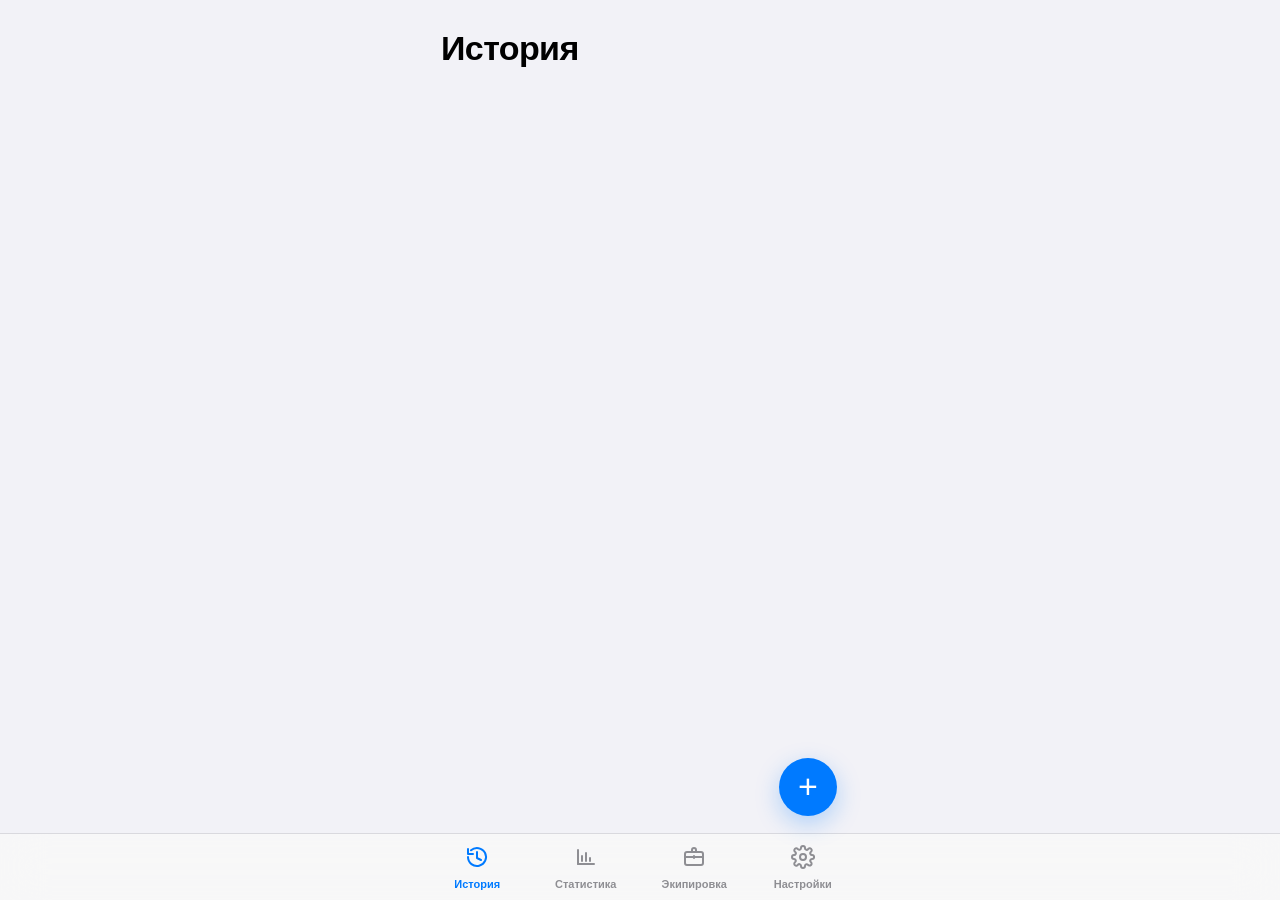
==== dev/index.html @ b95b1e73 "deploy: c6bcd9c050684c3d91bf02a35b28add5ba6e3563" ====
<!doctype html>
<html lang="ru">
<head>
  <meta charset="utf-8" />
  <meta name="viewport" content="width=device-width, initial-scale=1, viewport-fit=cover" />
  <title>Журнал лучника DEV DEV</title>
  <meta name="description" content="PWA-журнал для учета лучных тренировок, сессий, статистики и экипировки." />
  <meta name="theme-color" content="#f2f2f7" media="(prefers-color-scheme: light)" />
  <meta name="theme-color" content="#000000" media="(prefers-color-scheme: dark)" />
  <meta name="color-scheme" content="light dark" />

  <link rel="manifest" href="./manifest.webmanifest" />
  <link rel="icon" href="./icons/icon-32.png" sizes="32x32" />
  <link rel="icon" href="./icons/icon-16.png" sizes="16x16" />
  <link rel="icon" href="./icons/icon.svg" type="image/svg+xml" />
  <link rel="apple-touch-icon" href="./icons/apple-touch-icon.png" />
  <link rel="apple-touch-icon" sizes="180x180" href="./icons/apple-touch-icon.png" />

  <meta name="mobile-web-app-capable" content="yes" />
  <meta name="apple-mobile-web-app-capable" content="yes" />
  <meta name="apple-mobile-web-app-title" content="Archery DEV" />
  <meta name="apple-mobile-web-app-status-bar-style" content="black-translucent" />
  <link rel="stylesheet" href="./css/app.css" />
</head>
<body class="root-mode history-tab">
  <section class="screen active" id="historyScreen">
    <main class="root-app">
      <div class="large-title">История</div>
      <div id="historyList"></div>
    </main>
  </section>

  <section class="screen" id="statsScreen">
    <main class="root-app">
      <div class="large-title">Статистика</div>
      <div class="stats-segmented" id="statsPeriodSeg" aria-label="Период статистики">
        <button class="active" data-period="week">Неделя</button>
        <button data-period="month">Месяц</button>
        <button data-period="quarter">Квартал</button>
        <button data-period="year">Год</button>
      </div>
      <div id="statsContent"></div>
    </main>
  </section>


  <section class="screen" id="equipmentScreen">
    <main class="root-app">
      <div class="equipment-root-nav"><div class="large-title">Экипировка</div><button class="equipment-add-btn" id="equipmentAddBtn" data-eq-action="addEquipmentCurrent" aria-label="Добавить">+</button></div>
      <div id="equipmentContent"></div>
    </main>
  </section>

  <section class="screen" id="rootSettingsScreen">
    <main class="root-app">
      <div class="large-title">Настройки</div>
      <section class="group">
        <div class="setting-row"><span class="setting-label">Тёмная тема</span><div class="switch" id="rootThemeSwitch" role="switch" aria-checked="false"></div></div>
      </section>

      <div class="section-title">Данные</div>
      <section class="group">
        <button class="equipment-delete-row" id="importHistoryButton" type="button" style="color:var(--blue)">Импортировать историю</button>
        <button class="equipment-delete-row" id="exportHistoryButton" type="button" style="color:var(--blue)">Экспортировать историю</button>
        <button class="equipment-delete-row" id="importEquipmentButton" type="button" style="color:var(--blue)">Импортировать экипировку</button>
        <button class="equipment-delete-row" id="exportEquipmentButton" type="button" style="color:var(--blue)">Экспортировать экипировку</button>
        <button class="equipment-delete-row" id="resetAppButton" type="button">Очистить</button>
      </section>

      <input type="file" id="importHistoryInput" accept=".json" style="display:none">
      <input type="file" id="importEquipmentInput" accept=".json" style="display:none">
    </main>
  </section>

  <section class="screen" id="sessionScreen">
<main class="app" id="app">
    <header class="nav">
      <button class="nav-btn" id="backToHistory" aria-label="Назад">‹</button>
      <div><div class="title">Сессия</div><div class="subtitle" id="subtitle"></div></div>
      <button class="nav-btn gear" id="openSettings" aria-label="Настройки"><svg viewBox="0 0 24 24"><circle cx="12" cy="12" r="3"></circle><path d="M19.4 15a1.7 1.7 0 0 0 .3 1.9l.1.1a2 2 0 1 1-2.8 2.8l-.1-.1a1.7 1.7 0 0 0-1.9-.3 1.7 1.7 0 0 0-1 1.6V21a2 2 0 1 1-4 0v-.1a1.7 1.7 0 0 0-1-1.6 1.7 1.7 0 0 0-1.9.3l-.1.1A2 2 0 1 1 4.2 17l.1-.1a1.7 1.7 0 0 0 .3-1.9 1.7 1.7 0 0 0-1.6-1H3a2 2 0 1 1 0-4h.1a1.7 1.7 0 0 0 1.6-1 1.7 1.7 0 0 0-.3-1.9l-.1-.1A2 2 0 1 1 7 4.2l.1.1a1.7 1.7 0 0 0 1.9.3 1.7 1.7 0 0 0 1-1.6V3a2 2 0 1 1 4 0v.1a1.7 1.7 0 0 0 1 1.6 1.7 1.7 0 0 0 1.9-.3l.1-.1A2 2 0 1 1 19.8 7l-.1.1a1.7 1.7 0 0 0-.3 1.9 1.7 1.7 0 0 0 1.6 1h.1a2 2 0 1 1 0 4H21a1.7 1.7 0 0 0-1.6 1z"></path></svg></button>
    </header>

    <section class="summary"><div class="total"><span id="totalScore">0</span><span class="denom" id="totalDenom"> / 600</span></div><div class="meta">Средний: <span id="avgScore">0.0</span> · 10: <span id="allTens">0</span> · 9: <span id="allNines">0</span></div></section>
    <section class="note-card" id="noteCard"><div class="note-row"><div class="note-title">Заметка</div><div class="note-value"><span class="note-preview" id="noteContent"></span><span class="note-chevron">›</span></div></div></section>
    <div id="rounds"></div>
  </main>

  
  </section>

<aside class="assistant" id="assistant" aria-label="Клавиатура результатов"><div class="keyboard">
    <button class="key yellow" data-v="X">X</button><button class="key yellow" data-v="10">10</button><button class="key yellow" data-v="9">9</button><button class="key red" data-v="8">8</button>
    <button class="key red" data-v="7">7</button><button class="key blue" data-v="6">6</button><button class="key blue" data-v="5">5</button><button class="key black" data-v="4">4</button>
    <button class="key black" data-v="3">3</button><button class="key white" data-v="2">2</button><button class="key white" data-v="1">1</button><button class="key white" data-v="M">M</button>
    <button class="key done" data-v="done">Готово</button></div></aside>

  

  <nav class="tabbar" aria-label="Основное меню">
    <div class="tabs">
      <button class="tab active" data-tab="history"><svg viewBox="0 0 24 24"><path d="M3 12a9 9 0 1 0 3-6.7"></path><path d="M3 4v5h5"></path><path d="M12 7v6l4 2"></path></svg><span>История</span></button>
      <button class="tab" data-tab="stats"><svg viewBox="0 0 24 24"><path d="M4 19V5"></path><path d="M4 19h16"></path><path d="M8 16v-5"></path><path d="M12 16V8"></path><path d="M16 16v-3"></path></svg><span>Статистика</span></button>
      <button class="tab" data-tab="equipment"><svg viewBox="0 0 24 24"><path d="M10 6V5a2 2 0 0 1 2-2h0a2 2 0 0 1 2 2v1"></path><path d="M5 7h14a2 2 0 0 1 2 2v9a2 2 0 0 1-2 2H5a2 2 0 0 1-2-2V9a2 2 0 0 1 2-2Z"></path><path d="M3 12h18"></path><path d="M12 11v2"></path></svg><span>Экипировка</span></button>
      <button class="tab" data-tab="settings"><svg viewBox="0 0 24 24"><circle cx="12" cy="12" r="3"></circle><path d="M19.4 15a1.7 1.7 0 0 0 .3 1.9l.1.1a2 2 0 1 1-2.8 2.8l-.1-.1a1.7 1.7 0 0 0-1.9-.3 1.7 1.7 0 0 0-1 1.6V21a2 2 0 1 1-4 0v-.1a1.7 1.7 0 0 0-1-1.6 1.7 1.7 0 0 0-1.9.3l-.1.1A2 2 0 1 1 4.2 17l.1-.1a1.7 1.7 0 0 0 .3-1.9 1.7 1.7 0 0 0-1.6-1H3a2 2 0 1 1 0-4h.1a1.7 1.7 0 0 0 1.6-1 1.7 1.7 0 0 0-.3-1.9l-.1-.1A2 2 0 1 1 7 4.2l.1.1a1.7 1.7 0 0 0 1.9.3 1.7 1.7 0 0 0 1-1.6V3a2 2 0 1 1 4 0v.1a1.7 1.7 0 0 0 1 1.6 1.7 1.7 0 0 0 1.9-.3l.1-.1A2 2 0 1 1 19.8 7l-.1.1a1.7 1.7 0 0 0-.3 1.9 1.7 1.7 0 0 0 1.6 1h.1a2 2 0 1 1 0 4H21a1.7 1.7 0 0 0-1.6 1z"></path></svg><span>Настройки</span></button>
    </div>
  </nav>

  <button class="fab" id="createFab" aria-label="Создать сессию">+</button>


<section class="equipment-screen" id="equipmentDetailScreen" aria-label="Комплект экипировки">
  <div class="settings-nav"><button class="nav-btn" id="closeEquipmentDetail">‹</button><div class="title" id="equipmentDetailNavTitle">Комплект</div><button class="nav-btn" id="equipmentEditBtn" style="font-size:17px;width:auto;padding:0 4px">Править</button></div>
  <div class="equipment-content" id="equipmentDetailContent"></div>
</section>

<section class="settings-screen" id="settingsScreen" aria-label="Настройки тренировки">
    <div class="settings-nav"><button class="nav-btn" id="closeSettings">‹</button><div class="title">Настройки</div><button class="nav-btn" id="saveSettings" style="font-size:17px;width:auto;padding:0 4px">Готово</button></div>
    <div class="settings-content">
      <div class="section-title">Тренировка</div>
      <section class="group">
        <label class="setting-row"><span class="setting-label">Дата</span><input class="date-input" id="dateInput" type="date"></label>
        <label class="setting-row"><span class="setting-label">Место</span><input class="text-input" id="placeInput" type="text" placeholder="Не указано"></label>
        <div class="setting-row"><span class="setting-label">Дистанция</span><div class="segmented" id="distanceSeg"><button data-value="10">10 м</button><button data-value="18">18 м</button></div></div>
        <div class="setting-row with-helper"><span class="setting-label">Выстрелы</span><div class="segmented" id="shotsSeg"><button data-value="30">30</button><button data-value="60">60</button></div><div class="setting-helper" id="shotsWarning" style="display:none"></div></div>
        <div class="setting-row"><span class="setting-label">Соревнование</span><div class="switch" id="competitionSwitch" role="switch" aria-checked="false"></div></div>
        <div class="setting-row"><span class="setting-label">Лук</span><select class="text-input" id="sessionBowSelect"></select></div>
        <div class="setting-row"><span class="setting-label">Стрелы</span><select class="text-input" id="sessionArrowSelect"></select></div>
      </section>
    </div>
  </section>


  <section class="create-screen" id="createScreen" aria-label="Создание сессии">
    <div class="settings-nav"><button class="nav-btn" id="closeCreate">‹</button><div class="title">Новая сессия</div><button class="nav-btn" id="createDoneTop" style="font-size:17px;width:auto;padding:0 4px">Создать</button></div>
    <div class="settings-content">
      <div class="section-title">Параметры</div>
      <section class="group">
        <label class="setting-row"><span class="setting-label">Дата</span><input class="date-input" id="createDateInput" type="date"></label>
        <div class="setting-row"><span class="setting-label">Дистанция</span><div class="segmented" id="createDistanceSeg"><button data-value="10">10 м</button><button data-value="18">18 м</button></div></div>
        <div class="setting-row"><span class="setting-label">Выстрелы</span><div class="segmented" id="createShotsSeg"><button data-value="30">30</button><button data-value="60">60</button></div></div>
        <div class="setting-row"><span class="setting-label">Соревнование</span><div class="switch" id="createCompetitionSwitch" role="switch" aria-checked="false"></div></div>
        <div class="setting-row"><span class="setting-label">Лук</span><select class="text-input" id="createBowSelect"></select></div>
        <div class="setting-row"><span class="setting-label">Стрелы</span><select class="text-input" id="createArrowSelect"></select></div>
        <label class="setting-row"><span class="setting-label">Место</span><input class="text-input" id="createPlaceInput" type="text" placeholder="Не указано"></label>
      </section>
      <button class="primary-btn" id="createSessionBtn">Создать</button>
    </div>
  </section>


  <section class="note-screen" id="noteScreen" aria-label="Заметка к сессии">
    <div class="settings-nav"><button class="nav-btn" id="closeNote">‹</button><div class="title">Заметка</div><button class="nav-btn" id="saveNote" style="font-size:17px;width:auto;padding:0 4px">Готово</button></div>
    <div class="note-editor">
      <textarea class="note-textarea" id="noteInput" placeholder="Введите заметку"></textarea>
    </div>
  </section>


  <section class="note-screen" id="seriesCommentScreen" aria-label="Комментарий к серии">
    <div class="settings-nav"><button class="nav-btn" id="closeSeriesComment">‹</button><div class="title" id="seriesCommentTitle">Комментарий</div><button class="nav-btn" id="saveSeriesComment" style="font-size:17px;width:auto;padding:0 4px">Готово</button></div>
    <div class="note-editor">
      <textarea class="note-textarea" id="seriesCommentInput" placeholder="Добавить комментарий к серии"></textarea>
    </div>
  </section>

<script>
let sessions=[
  {id:'s3',date:'2026-05-05',place:'',distance:18,shots:60,competition:false,bowId:'bow-bumblebee',arrowSetId:'arr-winning-bees',note:'Сегодня лучше получалась вторая половина тренировки. Нужно проверить стойку.',comments:{1:'Вторая стрела ушла вправо — поздний выпуск.'},seed:[[9,8,7],[7,8,8],[8,9,6],[9,7,7],['X',9,8],[8,9,9],[7,8,9],[9,9,8],[8,10,7],[9,8,8],[8,8,9],['X',9,9],[7,9,8],[8,8,8],[9,9,9],[10,8,9],[null,null,null],[null,null,null],[null,null,null],[null,null,null]]},
  {id:'s2',date:'2026-05-03',place:'Зал',distance:18,shots:30,competition:false,bowId:'bow-bumblebee',arrowSetId:'arr-winning-bees',seed:[[9,9,8],[8,8,9],[10,9,8],[7,9,9],[8,10,9],[9,8,8],[9,9,9],[10,8,9],[8,9,8],[null,null,null]]},
  {id:'s1',date:'2026-04-28',place:'',distance:10,shots:30,competition:true,bowId:'bow-bumblebee',arrowSetId:'arr-winning-bees',seed:[[10,9,9],[9,8,9],['X',10,9],[8,8,9],[9,9,8],[10,9,9],[8,9,10],[9,8,8],[10,9,8],[9,9,9]]}
];
let currentSessionId=sessions[0].id;
let session=sessions[0];
let seed=session.seed;
let keyboardVisible=false; let active=null;
let createDraft={distance:18,shots:60,competition:false,place:''};

const scoreVal=v=>v==='M'||v==null?0:(v==='X'?10:Number(v)); const isTen=v=>v==='X'||v===10; const isNine=v=>v===9;
function maxEnds(){return session.shots/3}
function findFirstEmpty(){for(let end=0;end<maxEnds();end++){const shot=seed[end]?.findIndex(v=>v===null);if(shot!==-1)return{end,shot}}return null}
function targetEndForEdit(requestedEnd){
  const requestedDone=seed[requestedEnd]?.every(v=>v!==null);
  if(requestedDone) return requestedEnd;
  const firstEmpty=findFirstEmpty();
  return firstEmpty ? firstEmpty.end : requestedEnd;
}
function firstEmptyShotInEnd(end){
  const firstEmpty=seed[end].findIndex(v=>v===null);
  return firstEmpty===-1 ? 0 : firstEmpty;
}
function targetShotForEnd(end, requestedShot){
  const firstEmpty=seed[end].findIndex(v=>v===null);
  if(firstEmpty===-1) return requestedShot;
  return seed[end][requestedShot]!==null ? requestedShot : firstEmpty;
}
function showKeyboard(){keyboardVisible=true;assistant.classList.remove('hidden')}
function hideKeyboard(){keyboardVisible=false;active=null;assistant.classList.add('hidden');render()}
function activate(end,shot){active={end,shot};showKeyboard();render()}
function ensureSeed(){const ends=maxEnds(); while(seed.length<ends) seed.push([null,null,null]); if(seed.length>ends) seed=seed.slice(0,ends); session.seed=seed}
function shotColor(s){return s==='X'||s===10||s===9?'yellow':s===8||s===7?'red':s===6||s===5?'blue':s===4||s===3?'black':s===2||s===1||s==='M'?'white':''}
function escapeAttr(value){
  return String(value||'')
    .replace(/&/g,'&amp;')
    .replace(/'/g,'&#39;')
    .replace(/"/g,'&quot;')
    .replace(/</g,'&lt;')
    .replace(/>/g,'&gt;');
}
function seriesActionsForEnd(endIndex){
  session.comments=session.comments||{};
  const text=(session.comments[endIndex]||'').trim();
  const isActive=active&&endIndex===active.end;
  const done=seed[endIndex]?.every(v=>v!==null);
  let html='';
  if(text||isActive){
    html+=`<div class="series-comment"><textarea class="series-comment-input" data-comment-input-end="${endIndex}" placeholder="Добавить заметку" rows="1">${escapeAttr(text)}</textarea></div>`;
  }
  if(isActive&&done&&endIndex===lastFilledEndIndex()){
    html+=`<div class="series-clear" data-clear-end="${endIndex}">Очистить серию</div>`;
  }
  return html;
}
function hasVisibleComment(endIndex){
  session.comments=session.comments||{};
  return !!((session.comments[endIndex]||'').trim()) || !!(active&&endIndex===active.end);
}
function row(endIndex){const shots=seed[endIndex]; const sum=shots.reduce((a,b)=>a+scoreVal(b),0); const done=shots.every(v=>v!==null); const hasComment=hasVisibleComment(endIndex)||((active&&endIndex===active.end)&&done); return `<div class="row ${active&&endIndex===active.end?'active':''} ${hasComment?'has-comment':''}" data-end="${endIndex}"><div class="row-label">${endIndex+1}</div><div class="arrows">${shots.map((s,i)=>`<button class="shot ${shotColor(s)} ${s==null?'empty':''} ${active&&active.shot!==null&&endIndex===active.end&&i===active.shot?'active':''}" data-end="${endIndex}" data-shot="${i}">${s??'—'}</button>`).join('')}</div><div class="score ${done?'done':''}">${sum}</div></div>${seriesActionsForEnd(endIndex)}`}
function calc(from,to){let score=0,arrows=0,tens=0,nines=0;for(let i=from;i<to;i++)seed[i].forEach(v=>{score+=scoreVal(v);if(v!==null)arrows++;if(isTen(v))tens++;if(isNine(v))nines++});return{score,arrows,max:(to-from)*30,avg:arrows?(score/arrows).toFixed(1):'0.0',tens,nines}}
function sessionTotal(s){const oldSession=session,oldSeed=seed; session=s; seed=s.seed; ensureSeed(); const c=calc(0,maxEnds()); session=oldSession; seed=oldSeed; return c}
function formatDate(d){return new Date(d+'T12:00:00').toLocaleDateString('ru-RU',{day:'numeric',month:'long',year:'numeric'})}
function formatShortDate(d){return new Date(d+'T12:00:00').toLocaleDateString('ru-RU',{day:'numeric',month:'long'})}

function primaryBowId(){
  return (equipment.bowManualSets||[]).find(x=>x.active)?.id || equipment.bowManualSets?.[0]?.id || '';
}
function primaryArrowId(){
  return (equipment.arrowManualSets||[]).find(x=>x.active)?.id || equipment.arrowManualSets?.[0]?.id || '';
}
function bowName(id){
  return (equipment.bowManualSets||[]).find(x=>x.id===id)?.name || '—';
}
function arrowName(id){
  return (equipment.arrowManualSets||[]).find(x=>x.id===id)?.name || '—';
}
function fillEquipmentSelects(bowSelectId,arrowSelectId,currentBow,currentArrow){
  const bowSelect=document.getElementById(bowSelectId);
  const arrowSelect=document.getElementById(arrowSelectId);
  if(bowSelect){
    bowSelect.innerHTML=(equipment.bowManualSets||[]).map(x=>`<option value="${x.id}" ${x.id===currentBow?'selected':''}>${x.name}</option>`).join('');
  }
  if(arrowSelect){
    arrowSelect.innerHTML=(equipment.arrowManualSets||[]).map(x=>`<option value="${x.id}" ${x.id===currentArrow?'selected':''}>${x.name}</option>`).join('');
  }
}

function pluralSession(n){
  const mod10=n%10, mod100=n%100;
  if(mod10===1 && mod100!==11) return 'сессия';
  if(mod10>=2 && mod10<=4 && (mod100<12 || mod100>14)) return 'сессии';
  return 'сессий';
}
function filledArrowsCount(s=session){
  return (s.seed||[]).reduce((count,end)=>count+end.filter(v=>v!==null).length,0);
}
function canSetShots(nextShots,s=session){
  return filledArrowsCount(s)<=nextShots;
}

function lastFilledEndIndex(){
  let last=-1;
  for(let i=0;i<maxEnds();i++){
    if(seed[i]?.every(v=>v!==null)) last=i;
    else break;
  }
  return last;
}
function clearSeries(end){
  if(end!==lastFilledEndIndex())return;
  seed[end]=[null,null,null];
  session.seed=seed;
  session.comments=session.comments||{};
  delete session.comments[end];
  active={end,shot:0};
  keyboardVisible=true;
  assistant.classList.remove('hidden');
  render();
}


function render(){ensureSeed(); const roundsCount=session.shots===60?2:1; let html=''; for(let r=0;r<roundsCount;r++){const from=r*10,to=from+10,c=calc(from,to),ar=active&&(active.end>=from&&active.end<to); html+=`<div class="section-title">Круг ${r+1}</div><section class="group round ${ar?'active-round':''}">${Array.from({length:10},(_,i)=>row(from+i)).join('')}</section><div class="round-result ${ar?'active-round':''}"><span>Итог круга</span><span><b>${c.score} / 300</b> · ср. <b>${c.avg}</b> · 10: <b>${c.tens}</b> · 9: <b>${c.nines}</b></span></div>`} rounds.innerHTML=html; const all=calc(0,maxEnds()); totalScore.textContent=all.score; totalDenom.textContent=` / ${session.shots*10}`; avgScore.textContent=all.avg; allTens.textContent=all.tens; allNines.textContent=all.nines; subtitle.textContent=`${session.distance} м · 40 см · ${session.shots} стрел${session.competition?' · соревнование':''}${session.place?' · '+session.place:''}${session.bowId?' · '+bowName(session.bowId):''}${session.arrowSetId?' · '+arrowName(session.arrowSetId):''}`;
  const noteEl=document.getElementById('noteContent');
  if(noteEl)noteEl.textContent=session.note&&session.note.trim()
    ? session.note.trim().replace(/\s+/g,' ').slice(0,80)
    : 'Добавить';
  assistant.classList.toggle('hidden',!keyboardVisible);
  


function importSessionsFromJson(data){
  if(!Array.isArray(data.sessions))throw new Error('Некорректный формат файла');

  const importedSessions=data.sessions.map(item=>({
    id:item.id||('s'+Date.now()+Math.random().toString(36).slice(2,6)),
    date:item.date,
    place:item.place||'',
    distance:Number(item.distance||18),
    shots:Number(item.shots||60),
    competition:!!item.competition,
    bowId:item.bowId||'',
    arrowSetId:item.arrowSetId||'',
    note:item.note||'',
    comments:item.comments||{},
    seed:item.seed||[]
  }));

  sessions=[...importedSessions,...sessions];

  renderHistory();
  renderStats();

  alert('Импортировано сессий: '+importedSessions.length);
}

function importEquipmentFromJson(data){
  equipment.bowManualSets=Array.isArray(data.bowManualSets)?data.bowManualSets:[];
  equipment.arrowManualSets=Array.isArray(data.arrowManualSets)?data.arrowManualSets:[];

  renderEquipment();

  alert('Экипировка импортирована');
}

function readJsonFile(file,onLoad){
  if(!file)return;

  const reader=new FileReader();

  reader.onload=e=>{
    try{
      const data=JSON.parse(e.target.result);
      onLoad(data);
    }catch(err){
      alert('Не удалось импортировать файл');
      console.error(err);
    }
  };

  reader.readAsText(file);
}

function exportHistory(){
  const data={sessions:sessions};

  const blob=new Blob(
    [JSON.stringify(data,null,2)],
    {type:'application/json'}
  );

  const url=URL.createObjectURL(blob);

  const a=document.createElement('a');
  a.href=url;
  a.download='archery-history-export.json';

  document.body.appendChild(a);
  a.click();
  a.remove();

  setTimeout(()=>URL.revokeObjectURL(url),1000);
}

function exportEquipment(){
  const data={
    bowManualSets:equipment.bowManualSets||[],
    arrowManualSets:equipment.arrowManualSets||[]
  };

  const blob=new Blob(
    [JSON.stringify(data,null,2)],
    {type:'application/json'}
  );

  const url=URL.createObjectURL(blob);

  const a=document.createElement('a');
  a.href=url;
  a.download='archery-equipment-export.json';

  document.body.appendChild(a);
  a.click();
  a.remove();

  setTimeout(()=>URL.revokeObjectURL(url),1000);
}

document.getElementById('importHistoryButton')?.addEventListener('click',()=>{
  document.getElementById('importHistoryInput')?.click();
});

document.getElementById('importEquipmentButton')?.addEventListener('click',()=>{
  document.getElementById('importEquipmentInput')?.click();
});

document.getElementById('importHistoryInput')?.addEventListener('change',e=>{
  readJsonFile(e.target.files?.[0],importSessionsFromJson);
  e.target.value='';
});

document.getElementById('importEquipmentInput')?.addEventListener('change',e=>{
  readJsonFile(e.target.files?.[0],importEquipmentFromJson);
  e.target.value='';
});

document.getElementById('exportHistoryButton')?.addEventListener('click',exportHistory);
document.getElementById('exportEquipmentButton')?.addEventListener('click',exportEquipment);

function resetAllData(){
  const confirmed=confirm('Все данные приложения будут удалены без возможности восстановления.\n\nНажмите «ОК», чтобы удалить данные, или «Отмена», чтобы отменить действие.');
  if(!confirmed)return;

  sessions=[];

  equipment.arrowManualSets=[];
  equipment.bowManualSets=[];

  currentSessionId=null;
  session=null;
  seed=[];
  active=null;
  keyboardVisible=false;

  closeEquipmentDetail();

  document.getElementById('equipmentDetailScreen')?.classList.remove('open');
  document.getElementById('createScreen')?.classList.remove('open');
  document.getElementById('settingsScreen')?.classList.remove('open');

  showRoot('history');
  renderHistory();
  renderStats();
  renderEquipment();
}

document.getElementById('resetAppButton')?.addEventListener('click',resetAllData);


renderHistory(); renderStats(); renderEquipment(); autosizeAllSeriesComments()}
function moveNext(){if(!active||active.shot===null)return; if(active.shot<2){active.shot+=1;return} const nextEmpty=findFirstEmpty(); active=nextEmpty??null; if(!active)keyboardVisible=false}

function showRoot(tab='history'){hideKeyboardSilent(); document.body.classList.remove('session-mode','history-tab','stats-tab','equipment-tab','settings-tab'); document.body.classList.add('root-mode',tab+'-tab'); document.querySelectorAll('.screen').forEach(s=>s.classList.remove('active')); const screenId=tab==='stats'?'statsScreen':tab==='equipment'?'equipmentScreen':tab==='settings'?'rootSettingsScreen':'historyScreen'; document.getElementById(screenId).classList.add('active'); document.querySelectorAll('.tab').forEach(t=>t.classList.toggle('active',t.dataset.tab===tab)); renderHistory(); renderStats(); renderEquipment(); autosizeAllSeriesComments()}
function openSession(id){const found=sessions.find(s=>s.id===id); if(!found)return; currentSessionId=id; session=found; seed=session.seed; active=findFirstEmpty(); keyboardVisible=!!active; document.body.classList.add('session-mode'); document.body.classList.remove('root-mode'); document.querySelectorAll('.screen').forEach(s=>s.classList.remove('active')); sessionScreen.classList.add('active'); render()}
function hideKeyboardSilent(){keyboardVisible=false;active=null;assistant.classList.add('hidden')}

let editingSeriesCommentEnd=null;
function openSeriesCommentScreen(end){
  editingSeriesCommentEnd=end;
  session.comments=session.comments||{};
  const screen=document.getElementById('seriesCommentScreen');
  const input=document.getElementById('seriesCommentInput');
  const title=document.getElementById('seriesCommentTitle');
  if(!screen||!input)return;
  if(title)title.textContent='Серия '+(end+1);
  input.value=session.comments[end]||'';
  screen.classList.add('open');
  hideKeyboardSilent();
  setTimeout(()=>input.focus(),260);
}
function closeSeriesCommentScreen(){
  const screen=document.getElementById('seriesCommentScreen');
  if(screen)screen.classList.remove('open');
  editingSeriesCommentEnd=null;
}
function saveSeriesCommentValue(){
  if(editingSeriesCommentEnd===null)return closeSeriesCommentScreen();
  session.comments=session.comments||{};
  const input=document.getElementById('seriesCommentInput');
  const text=(input?.value||'').trim();
  if(text)session.comments[editingSeriesCommentEnd]=text;
  else delete session.comments[editingSeriesCommentEnd];
  closeSeriesCommentScreen();
  render();
}
function autosizeSeriesCommentInput(input){
  if(!input)return;
  input.style.height='auto';
  input.style.height=input.scrollHeight+'px';
}
function autosizeAllSeriesComments(){
  document.querySelectorAll('.series-comment-input').forEach(autosizeSeriesCommentInput);
}


function formatMonth(d){const text=new Date(d+'T12:00:00').toLocaleDateString('ru-RU',{month:'long',year:'numeric'});return text.charAt(0).toUpperCase()+text.slice(1)}
function renderHistory(){
  if(!historyList)return;
  sessions.sort((a,b)=>b.date.localeCompare(a.date)||b.id.localeCompare(a.id));
  const groups={};
  sessions.forEach(s=>{const key=s.date.slice(0,7); if(!groups[key]) groups[key]=[]; groups[key].push(s)});
  const competitionIcon='<span class="competition-badge" title="Соревнование"><svg viewBox="0 0 24 24" aria-hidden="true"><path d="M9.4 11.1a4.1 4.1 0 1 0 0-8.2 4.1 4.1 0 0 0 0 8.2Z"></path><path d="M14.2 21H2.8a1.8 1.8 0 0 1-1.7-2.3 8.6 8.6 0 0 1 16.8 0 1.8 1.8 0 0 1-1.7 2.3h-2Z"></path><path d="M17.2 10.7a3.4 3.4 0 1 0-.1-6.8 5.6 5.6 0 0 1 .1 6.8Z" opacity=".82"></path><path d="M18.9 20.9h2.3a1.7 1.7 0 0 0 1.6-2.2 7.1 7.1 0 0 0-6.1-5.2 10 10 0 0 1 2.2 7.4Z" opacity=".82"></path></svg></span>';
  historyList.innerHTML=Object.keys(groups).sort().reverse().map(key=>{
    const monthSessions=groups[key];
    let monthScore=0, monthArrows=0;
    const items=monthSessions.map(s=>{
      const c=sessionTotal(s);
      monthScore+=c.score;
      monthArrows+=c.arrows;
      return `<div class="history-item" data-session-id="${s.id}">
        <div>
          <div class="history-main"><span>${formatShortDate(s.date)} · ${s.distance} м</span>${s.competition?competitionIcon:''}</div>
          <div class="history-meta"><span>Средний: ${c.avg}</span></div>
        </div>
        <div style="display:flex;align-items:center"><div class="history-score">${c.score}<span class="max">/${s.shots*10}</span></div><div class="chevron">›</div></div>
      </div>`
    }).join('');
    const monthAvg=monthArrows?(monthScore/monthArrows).toFixed(1):'0.0';
    return `<div class="history-month">
      <div class="month-title">${formatMonth(monthSessions[0].date)}</div>
      <section class="group">${items}</section>
      <div class="month-result"><span>Итог месяца</span><span><b>${monthSessions.length}</b> ${pluralSession(monthSessions.length)} · ср. <b>${monthAvg}</b></span></div>
    </div>`
  }).join('')
}


let statsPeriod='week';
function dateDaysAgo(days){const d=new Date();d.setHours(12,0,0,0);d.setDate(d.getDate()-days);return d}
function sessionsForStats(){
  const days=statsPeriod==='week'?7:statsPeriod==='month'?31:statsPeriod==='quarter'?92:366;
  const min=dateDaysAgo(days);
  return sessions.filter(s=>new Date(s.date+'T12:00:00')>=min).sort((a,b)=>a.date.localeCompare(b.date)||a.id.localeCompare(b.id));
}
function sessionStats(s){
  const oldSession=session, oldSeed=seed; session=s; seed=s.seed; ensureSeed();
  const total=calc(0,maxEnds());
  const endSums=s.seed.slice(0,s.shots/3).map(end=>end.reduce((a,b)=>a+scoreVal(b),0));
  const doneEnds=s.seed.slice(0,s.shots/3).filter(end=>end.every(v=>v!==null));
  const first=calc(0,Math.min(10,maxEnds()));
  const second=maxEnds()>10?calc(10,Math.min(20,maxEnds())):{score:0,arrows:0,avg:'0.0',tens:0,nines:0};
  session=oldSession; seed=oldSeed;
  return {total,endSums,doneEnds,first,second,avg:+total.avg};
}
function movingAverage(values,windowSize=3){return values.map((_,i)=>{const from=Math.max(0,i-windowSize+1);const part=values.slice(from,i+1);return part.reduce((a,b)=>a+b,0)/part.length})}
function pathFromPoints(points){
  if(!points.length)return '';
  if(points.length===1)return `M ${points[0].x} ${points[0].y}`;
  let d=`M ${points[0].x} ${points[0].y}`;
  for(let i=1;i<points.length;i++){
    const p0=points[i-1],p1=points[i];
    const mx=(p0.x+p1.x)/2;
    d+=` C ${mx} ${p0.y}, ${mx} ${p1.y}, ${p1.x} ${p1.y}`;
  }
  return d;
}
function startOfWeek(date){
  const d=new Date(date); d.setHours(12,0,0,0);
  const day=d.getDay()||7;
  d.setDate(d.getDate()-day+1);
  return d;
}
function monthKey(date){return date.toISOString().slice(0,7)}
function shortMonthName(date){return date.toLocaleDateString('ru-RU',{month:'short'}).replace('.', '')}
function formatAxisDate(dateString, includeYear=false){
  const d=new Date(dateString+'T12:00:00');
  return includeYear
    ? d.toLocaleDateString('ru-RU',{day:'2-digit',month:'2-digit',year:'2-digit'})
    : d.toLocaleDateString('ru-RU',{day:'numeric',month:'short'}).replace('.', '');
}
function formatWeekRangeLabel(startDate){
  const end=new Date(startDate); end.setDate(end.getDate()+6);
  const sameMonth=startDate.getMonth()===end.getMonth();
  if(sameMonth)return `${startDate.getDate()}–${end.getDate()} ${shortMonthName(end)}`;
  return `${startDate.getDate()} ${shortMonthName(startDate)}–${end.getDate()} ${shortMonthName(end)}`;
}
function buildStatsPoints(items){
  if(statsPeriod==='quarter'){
    const groups={};
    items.forEach(it=>{
      const d=startOfWeek(new Date(it.session.date+'T12:00:00'));
      const key=d.toISOString().slice(0,10);
      if(!groups[key])groups[key]={label:formatWeekRangeLabel(d),score:0,arrows:0,count:0,items:[]};
      groups[key].score+=it.stats.total.score;
      groups[key].arrows+=it.stats.total.arrows;
      groups[key].count+=1;
      groups[key].items.push(it);
    });
    return Object.keys(groups).sort().map(key=>({key,label:groups[key].label,avg:groups[key].arrows?groups[key].score/groups[key].arrows:0,count:groups[key].count,items:groups[key].items,kind:'week'}));
  }
  if(statsPeriod==='year'){
    const groups={};
    items.forEach(it=>{
      const d=new Date(it.session.date+'T12:00:00');
      const key=monthKey(d);
      if(!groups[key])groups[key]={label:shortMonthName(d),score:0,arrows:0,count:0,items:[]};
      groups[key].score+=it.stats.total.score;
      groups[key].arrows+=it.stats.total.arrows;
      groups[key].count+=1;
      groups[key].items.push(it);
    });
    return Object.keys(groups).sort().map(key=>({key,label:groups[key].label,avg:groups[key].arrows?groups[key].score/groups[key].arrows:0,count:groups[key].count,items:groups[key].items,kind:'month'}));
  }
  const hasSeveralYears=items.some((it,_,arr)=>it.session.date.slice(0,4)!==arr[0].session.date.slice(0,4));
  return items.map(it=>({key:it.session.id,label:formatAxisDate(it.session.date,hasSeveralYears),avg:it.stats.avg,count:1,items:[it],kind:'session'}));
}
function labelEvery(points){
  if(statsPeriod==='year')return 1;
  if(statsPeriod==='quarter')return points.length>14?2:1;
  if(points.length<=12)return 1;
  if(points.length<=24)return 2;
  return Math.ceil(points.length/12);
}
function renderAverageChart(items){
  const pointsData=buildStatsPoints(items);
  const values=pointsData.map(i=>i.avg);
  const w=398,h=226,padL=30,padR=12,padT=16,padB=48;
  const min=Math.max(0,Math.floor(Math.min(...values)-.5));
  const max=Math.min(10,Math.ceil(Math.max(...values)+.5));
  const span=Math.max(1,max-min);
  const innerW=w-padL-padR,innerH=h-padT-padB;
  const barGap=pointsData.length>20?3:6;
  const barW=Math.max(4,(innerW-(pointsData.length-1)*barGap)/Math.max(1,pointsData.length));
  const y=v=>padT+innerH-((v-min)/span)*innerH;
  const trend=movingAverage(values,Math.min(5,Math.max(2,pointsData.length))).map((v,i)=>({x:padL+i*(barW+barGap)+barW/2,y:y(v)}));
  const every=labelEvery(pointsData);
  const bars=pointsData.map((it,i)=>{
    const x=padL+i*(barW+barGap), cx=x+barW/2, top=y(it.avg), bh=padT+innerH-top;
    const showLabel=i%every===0 || i===pointsData.length-1;
    const valueTitle=it.count>1?`${it.avg.toFixed(1)} · ${it.count} сесс.`:it.avg.toFixed(1);
    return `<rect x="${x.toFixed(1)}" y="${top.toFixed(1)}" width="${barW.toFixed(1)}" height="${Math.max(2,bh).toFixed(1)}" rx="${Math.min(5,barW/2).toFixed(1)}" fill="var(--blue)" opacity=".72"><title>${valueTitle}</title></rect>${showLabel?`<text x="${cx.toFixed(1)}" y="205" text-anchor="middle">${it.label}</text>`:''}`;
  }).join('');
  const grid=[min,(min+max)/2,max].map(v=>`<line x1="${padL}" x2="${w-padR}" y1="${y(v).toFixed(1)}" y2="${y(v).toFixed(1)}" stroke="var(--line)" stroke-width="1" opacity=".75"></line><text x="3" y="${(y(v)+4).toFixed(1)}">${v.toFixed(v%1?1:0)}</text>`).join('');
  const trendCircles=trend.map((p,i)=>pointsData.length>18?'':`<circle cx="${p.x.toFixed(1)}" cy="${p.y.toFixed(1)}" r="3.2" fill="var(--accent)"></circle>`).join('');
  const valueLabels=pointsData.map((it,i)=>{
    if(pointsData.length>14)return '';
    const x=padL+i*(barW+barGap)+barW/2;
    return `<text x="${x.toFixed(1)}" y="${(y(it.avg)-6).toFixed(1)}" text-anchor="middle">${it.avg.toFixed(1)}</text>`;
  }).join('');
  return `<svg class="stats-chart" viewBox="0 0 ${w} ${h}" role="img" aria-label="Средний бал по тренировкам">${grid}${bars}${valueLabels}<path d="${pathFromPoints(trend)}" fill="none" stroke="var(--accent)" stroke-width="3" stroke-linecap="round"></path>${trendCircles}</svg>`;
}
function renderStabilitySpark(items){
  const vals=items.map(it=>{
    const sums=it.stats.endSums.filter((_,i)=>it.session.seed[i]?.every(v=>v!==null));
    if(!sums.length)return 0;
    return Math.max(...sums)-Math.min(...sums);
  });
  const max=Math.max(1,...vals);
  return `<div class="spark-bars">${vals.map(v=>`<div class="spark-bar" style="height:${Math.max(8,(v/max)*74)}px;opacity:${.35+(v/max)*.5}"></div>`).join('')}</div>`;
}
function renderStats(){
  const root=document.getElementById('statsContent'); if(!root)return;
  document.querySelectorAll('#statsPeriodSeg button').forEach(b=>b.classList.toggle('active',b.dataset.period===statsPeriod));
  const raw=sessionsForStats();
  const items=raw.map(s=>({session:s,stats:sessionStats(s)})).filter(i=>i.stats.total.arrows>0);
  if(!items.length){root.innerHTML=`<section class="group"><div class="stats-empty">За выбранный период пока нет заполненных тренировок.</div></section>`;return}
  const chartPoints=buildStatsPoints(items);
  const totalScore=items.reduce((a,i)=>a+i.stats.total.score,0);
  const totalArrows=items.reduce((a,i)=>a+i.stats.total.arrows,0);
  const avg=totalArrows?totalScore/totalArrows:0;
  const firstAvg=chartPoints[0].avg, lastAvg=chartPoints[chartPoints.length-1].avg;
  const delta=lastAvg-firstAvg;
  const best=items.reduce((a,i)=>i.stats.avg>a.stats.avg?i:a,items[0]);
  const tens=items.reduce((a,i)=>a+i.stats.total.tens,0);
  const nines=items.reduce((a,i)=>a+i.stats.total.nines,0);
  const stabilityVals=items.map(it=>{const sums=it.stats.endSums.filter((_,i)=>it.session.seed[i]?.every(v=>v!==null));return sums.length?Math.max(...sums)-Math.min(...sums):0});
  const stabilityAvg=stabilityVals.reduce((a,b)=>a+b,0)/Math.max(1,stabilityVals.length);
  const sixty=items.filter(i=>i.session.shots===60&&i.stats.second.arrows>0);
  const firstHalf=sixty.length?sixty.reduce((a,i)=>a+(+i.stats.first.avg),0)/sixty.length:null;
  const secondHalf=sixty.length?sixty.reduce((a,i)=>a+(+i.stats.second.avg),0)/sixty.length:null;
  const comps=items.filter(i=>i.session.competition), trains=items.filter(i=>!i.session.competition);
  const avgOf=arr=>arr.length?arr.reduce((a,i)=>a+i.stats.total.score,0)/arr.reduce((a,i)=>a+i.stats.total.arrows,0):null;
  const compAvg=avgOf(comps), trainAvg=avgOf(trains);
  const chartMode=statsPeriod==='quarter'?'по неделям':statsPeriod==='year'?'по месяцам':'по сессиям';
  root.innerHTML=`
    <section class="stats-card">
      <div class="stats-card-title">Средний результат · ${chartMode}</div>
      <div class="stats-hero"><div><div class="stats-hero-value">${avg.toFixed(1)}</div><div class="mini-note">${items.length} ${pluralSession(items.length)} · ${totalArrows} стрел</div></div><div class="stats-hero-sub
---- dev/css/app.css ----
/* Archery Journal v2.0 extracted styles */
:root{
      --bg:#f2f2f7; --card:#fff; --text:#000; --muted:#8e8e93; --line:#d9d9de;
      --accent:#ff3b30; --blue:#007aff; --chip:#eeeeef; --chip-active:#ffe3e2;
      --active-row:rgba(255,59,48,.055); --shadow:0 1px 0 rgba(0,0,0,.04);
      --safe-bottom: env(safe-area-inset-bottom, 0px); --field:#f2f2f7;
    }
    [data-theme="dark"]{
      --bg:#000; --card:#1c1c1e; --text:#fff; --muted:#8e8e93; --line:#38383a;
      --accent:#ff453a; --blue:#0a84ff; --chip:#2c2c2e; --chip-active:#3a2423;
      --active-row:rgba(255,69,58,.12); --shadow:none; --field:#2c2c2e;
    }
    *{box-sizing:border-box;-webkit-tap-highlight-color:transparent}
    body{margin:0;background:var(--bg);color:var(--text);font-family:-apple-system,BlinkMacSystemFont,"SF Pro Text","SF Pro Display",Inter,Arial,sans-serif;font-size:17px;font-weight:400;}
    .app{max-width:430px;margin:0 auto;min-height:100vh;padding:10px 16px calc(320px + var(--safe-bottom));}
    .nav{height:48px;display:flex;align-items:center;justify-content:space-between;margin-bottom:6px;}
    .nav-btn{width:42px;height:42px;border:0;border-radius:50%;background:transparent;color:var(--blue);font-size:28px;line-height:1;display:grid;place-items:center;cursor:pointer;}
    .gear svg{width:24px;height:24px;display:block;stroke:currentColor;stroke-width:2;fill:none;stroke-linecap:round;stroke-linejoin:round}
    .title{text-align:center;font-weight:700;font-size:17px;line-height:22px;}
    .subtitle{text-align:center;color:var(--muted);font-size:14px;margin-top:2px;font-weight:500;}
    .summary{margin:14px 0 18px;text-align:center;}
    .summary .total{font-size:44px;line-height:48px;font-weight:700;letter-spacing:-1.1px;}
    .summary .denom{color:var(--muted);font-weight:600;}
    .summary .meta{color:var(--muted);font-size:15px;margin-top:4px;}.note-card{margin:0 0 18px;background:var(--card);border-radius:16px;box-shadow:var(--shadow);cursor:pointer;overflow:hidden}
    .note-row{min-height:54px;display:grid;grid-template-columns:1fr auto;align-items:center;gap:12px;padding:0 14px 0 16px}
    .note-title{font-size:17px;color:var(--text)}
    .note-value{display:flex;align-items:center;gap:8px;min-width:0;color:var(--muted);font-size:15px}
    .note-preview{max-width:170px;white-space:nowrap;overflow:hidden;text-overflow:ellipsis}
    .note-chevron{color:var(--muted);font-size:22px;font-weight:400}
    .note-screen{position:fixed;inset:0;background:var(--bg);z-index:55;transform:translateX(100%);transition:transform .25s ease;overflow:auto;padding:10px 16px calc(28px + var(--safe-bottom))}
    .note-screen.open{transform:translateX(0)}
    .note-editor{max-width:430px;margin:10px auto 0}
    .note-textarea{width:100%;min-height:calc(100vh - 92px - var(--safe-bottom));border:0;outline:0;resize:none;background:transparent;color:var(--text);font:inherit;font-size:19px;line-height:28px;padding:10px 0}
    .note-textarea::placeholder{color:var(--muted)}
    .section-title{font-size:13px;letter-spacing:.01em;text-transform:uppercase;color:var(--muted);margin:22px 16px 8px;font-weight:400;}
    .group{background:var(--card);border-radius:16px;overflow:hidden;box-shadow:var(--shadow);}
    .row{min-height:54px;display:grid;grid-template-columns:76px 1fr 48px;align-items:center;padding:0 14px 0 16px;position:relative;transition:background .18s ease;}.series-comment{display:grid;grid-template-columns:76px 1fr;padding:0 16px 10px 16px;background:var(--card);position:relative;color:var(--muted);font-size:15px;line-height:20px;cursor:pointer}.series-comment::after{content:"";position:absolute;left:16px;right:0;bottom:0;height:1px;background:var(--line);transform:scaleY(.5);transform-origin:bottom}.series-comment-text{white-space:nowrap;overflow:hidden;text-overflow:ellipsis}.series-comment-empty{color:var(--muted);opacity:.72}
    .row:not(:last-child)::after,.setting-row:not(:last-child)::after{content:"";position:absolute;left:16px;right:0;bottom:0;height:1px;background:var(--line);transform:scaleY(.5);transform-origin:bottom;}
    .row.active{background:var(--active-row)}
    .row-label{font-size:17px;font-weight:400;color:var(--muted);}
    .arrows{display:flex;justify-content:center;gap:8px;}
    .shot{width:38px;height:38px;border-radius:19px;background:var(--chip);display:grid;place-items:center;font-size:17px;font-weight:500;color:var(--text);border:1px solid transparent;cursor:pointer;transition:background .16s ease,color .16s ease,border-color .16s ease,transform .08s ease;}
    .shot:active{transform:scale(.96)} .shot.empty{color:var(--muted);font-weight:400}.shot.active{transform:scale(1.04);box-shadow:0 0 0 2px rgba(10,132,255,.28),0 4px 12px rgba(10,132,255,.12);}
    .score{text-align:right;color:var(--muted);font-size:17px;font-weight:400}.score.done{color:var(--text)}.row.active .score.done{font-weight:600}
    .round-result{padding:10px 16px 2px;color:var(--muted);font-size:15px;line-height:22px;display:flex;justify-content:space-between;gap:12px}.round-result b{color:var(--text);font-size:17px;font-weight:500}.round-result.active-round b{font-weight:600}
    .assistant{position:fixed;left:0;right:0;bottom:0;background:rgba(242,242,247,.9);backdrop-filter:blur(22px);-webkit-backdrop-filter:blur(22px);border-top:1px solid var(--line);padding:10px 12px calc(10px + var(--safe-bottom));z-index:20}.assistant.hidden{display:none}[data-theme="dark"] .assistant{background:rgba(28,28,30,.88)}
    .keyboard{max-width:430px;margin:0 auto;display:grid;grid-template-columns:repeat(4,1fr);gap:8px}.key{height:48px;border:0;border-radius:14px;background:var(--card);color:var(--text);font-size:19px;font-weight:700;box-shadow:0 1px 0 rgba(0,0,0,.08);cursor:pointer;transition:transform .08s ease,filter .12s ease}.key:active{transform:scale(.97);filter:brightness(.96)}.key.yellow{background:#ffd60a;color:#111}.key.red{background:#ff3b30;color:#fff}.key.blue{background:#0a84ff;color:#fff}.key.black{background:#111;color:#fff}.key.white{background:#fff;color:#111;border:1px solid rgba(0,0,0,.12)}.key.done{grid-column:span 4;color:var(--blue);font-weight:700;background:var(--card)}
    .settings-screen{position:fixed;inset:0;background:var(--bg);z-index:40;transform:translateX(100%);transition:transform .25s ease;overflow:auto;padding:10px 16px calc(28px + var(--safe-bottom));}.settings-screen.open{transform:translateX(0)}
    .settings-nav{max-width:430px;margin:0 auto;height:48px;display:flex;align-items:center;justify-content:space-between}.settings-nav .title{position:absolute;left:50%;transform:translateX(-50%)}.settings-content{max-width:430px;margin:0 auto}.setting-row{min-height:52px;display:grid;grid-template-columns:1fr auto;align-items:center;gap:14px;padding:0 16px;position:relative}.setting-label{font-size:17px}.setting-value{color:var(--muted);font-size:17px;display:flex;align-items:center;gap:8px}.text-input,.date-input{border:0;background:transparent;color:var(--muted);font:inherit;text-align:right;outline:0;max-width:210px}.text-input::placeholder{color:var(--muted)}.date-input{appearance:none;-webkit-appearance:none}.segmented{display:flex;background:var(--field);border-radius:9px;padding:2px;gap:2px}.segmented button{border:0;background:transparent;color:var(--text);font:inherit;font-size:15px;min-width:54px;height:30px;border-radius:7px;cursor:pointer}.segmented button.active{background:var(--card);box-shadow:0 1px 3px rgba(0,0,0,.12)}
    .switch{width:52px;height:32px;border-radius:999px;background:#c7c7cc;padding:2px;cursor:pointer}.switch::before{content:"";display:block;width:28px;height:28px;border-radius:50%;background:#fff;box-shadow:0 2px 6px rgba(0,0,0,.24);transition:.2s}.switch.on{background:#34c759}.switch.on::before{transform:translateX(20px)}
    .shot.yellow{background:#ffd60a;color:#111}
    .shot.red{background:#ff3b30;color:#fff}
    .shot.blue{background:#0a84ff;color:#fff}
    .shot.black{background:#111;color:#fff}
    .shot.white{background:#fff;color:#111;border-color:rgba(0,0,0,.12)}
  
    .screen{display:none}
    .screen.active{display:block}
    .root-app{max-width:430px;margin:0 auto;min-height:100vh;padding:10px 16px calc(96px + var(--safe-bottom));}
    .large-title{font-size:34px;line-height:40px;font-weight:700;letter-spacing:-.6px;margin:18px 0 16px;}
    .empty-state{margin:34px 16px;color:var(--muted);font-size:17px;line-height:24px;text-align:center}
    .history-item{min-height:78px;display:grid;grid-template-columns:1fr auto;align-items:center;gap:12px;padding:12px 16px;position:relative;cursor:pointer}
    .history-item:not(:last-child)::after{content:"";position:absolute;left:16px;right:0;bottom:0;height:1px;background:var(--line);transform:scaleY(.5);transform-origin:bottom}
    .history-main{font-size:17px;font-weight:500;line-height:22px;display:flex;align-items:center;gap:7px}
    .history-sub{color:var(--muted);font-size:14px;line-height:19px;margin-top:2px}
    .history-score{font-size:21px;font-weight:700;color:var(--text);letter-spacing:-.2px;white-space:nowrap}
    .history-score .max{color:var(--muted);font-weight:500}
    .history-meta{color:var(--muted);font-size:14px;line-height:19px;margin-top:3px;display:flex;align-items:center;gap:6px;flex-wrap:wrap}
    .competition-badge{display:inline-flex;align-items:center;color:var(--blue)}
    .competition-badge svg{width:19px;height:19px;fill:currentColor;display:block}
    .history-month{margin-top:22px}
    .history-month:first-child{margin-top:0}
    .month-title{font-size:13px;letter-spacing:.01em;text-transform:uppercase;color:var(--muted);margin:0 16px 8px;font-weight:400}
    .month-result{padding:10px 16px 2px;color:var(--muted);font-size:15px;line-height:22px;display:flex;justify-content:space-between;gap:12px}
    .month-result b{color:var(--text);font-size:17px;font-weight:500}
    .chevron{color:var(--muted);font-size:22px;font-weight:400;margin-left:8px}
    .tabbar{position:fixed;left:0;right:0;bottom:0;z-index:30;background:rgba(248,248,248,.86);backdrop-filter:blur(22px);-webkit-backdrop-filter:blur(22px);border-top:1px solid var(--line);padding:6px 8px calc(6px + var(--safe-bottom))}
    [data-theme="dark"] .tabbar{background:rgba(28,28,30,.88)}
    .tabs{max-width:430px;margin:0 auto;display:grid;grid-template-columns:repeat(3,1fr);gap:4px}
    .tab{height:54px;border:0;background:transparent;color:var(--muted);font:inherit;font-size:11px;font-weight:600;display:grid;place-items:center;gap:2px;cursor:pointer}
    .tab svg{width:24px;height:24px;stroke:currentColor;stroke-width:2;fill:none;stroke-linecap:round;stroke-linejoin:round}
    .tab.active{color:var(--blue)}
    .fab{position:fixed;right:max(18px,calc((100vw - 430px)/2 + 18px));bottom:calc(84px + var(--safe-bottom));z-index:31;width:58px;height:58px;border:0;border-radius:50%;background:var(--blue);color:#fff;font-size:34px;line-height:58px;display:flex;align-items:center;justify-content:center;padding:0 0 3px;box-shadow:0 8px 24px rgba(0,122,255,.28);cursor:pointer}
    .fab:active{transform:scale(.96)}
    .create-screen{position:fixed;inset:0;background:var(--bg);z-index:50;transform:translateY(100%);transition:transform .25s ease;overflow:auto;padding:10px 16px calc(28px + var(--safe-bottom))}
    .create-screen.open{transform:translateY(0)}
    .primary-btn{width:100%;height:52px;border:0;border-radius:14px;background:var(--blue);color:#fff;font:inherit;font-size:17px;font-weight:700;margin-top:22px;cursor:pointer}
    .primary-btn:active{transform:scale(.99)}
    .session-mode .tabbar,.session-mode .fab{display:none}
    .root-mode .assistant{display:none}
    .root-mode:not(.history-tab) .fab{display:none}

  
    .row.has-comment::after{display:none !important}
    .series-comment{
      display:block !important;
      padding:0 16px 12px 16px !important;
      margin-top:-2px;
      background:var(--card);
      color:var(--muted);
      font-size:15px;
      line-height:20px;
      cursor:pointer;
      text-align:left !important;
      position:relative;
      z-index:2;
    }
    .series-comment::after{display:none !important}
    .series-comment-text{
      display:block;
      white-space:nowrap;
      overflow:hidden;
      text-overflow:ellipsis;
      text-align:left !important;
      padding-left:0 !important;
      margin-left:0 !important;
    }
    .series-comment-empty{color:var(--muted);opacity:.72}

  
    .series-comment{
      display:block !important;
      padding:0 16px 12px 16px !important;
      margin-top:-2px;
      background:var(--card);
      position:relative;
      z-index:2;
      text-align:left !important;
    }
    .series-comment::after{display:none !important}
    .series-comment-input{
      display:block;
      width:100%;
      min-height:20px;
      border:0;
      outline:0;
      background:transparent;
      color:var(--muted);
      font:inherit;
      font-size:15px;
      line-height:20px;
      padding:0;
      margin:0;
      text-align:left;
      resize:none;
      overflow:hidden;
      white-space:pre-wrap;
      -webkit-appearance:none;
      appearance:none;
    }
    .series-comment-input::placeholder{color:var(--muted);opacity:.72}
    .series-clear{
      display:block;
      padding:0 16px 12px 16px;
      margin-top:-2px;
      background:var(--card);
      color:#ff3b30;
      font-size:15px;
      line-height:20px;
      cursor:pointer;
      text-align:left;
      position:relative;
      z-index:2;
    }
    [data-theme="dark"] .series-clear{color:#ff453a}

  
    .segmented button.disabled{opacity:.38}
    .setting-row.with-helper{min-height:64px;grid-template-rows:auto auto;padding-top:9px;padding-bottom:8px}
    .setting-row.with-helper .setting-label{align-self:start;padding-top:7px}
    .setting-row.with-helper .segmented{align-self:start}
    .setting-helper{grid-column:1 / -1;color:var(--muted);font-size:12px;line-height:16px;margin-top:5px;padding-left:0}


    .stats-segmented{
      display:flex;
      background:#d9d9df;
      border:0;
      border-radius:18px;
      padding:3px;
      gap:0;
      margin:0 0 18px;
      overflow:hidden;
      box-shadow:inset 0 0 0 1px rgba(0,0,0,.03);
    }
    [data-theme="dark"] .stats-segmented{background:#2c2c2e;box-shadow:inset 0 0 0 1px rgba(255,255,255,.04)}
    .stats-segmented button{
      flex:1;
      height:34px;
      border:0;
      border-radius:15px;
      background:transparent;
      color:var(--text);
      font:inherit;
      font-size:15px;
      font-weight:600;
      cursor:pointer;
      white-space:nowrap;
      transition:background .16s ease, box-shadow .16s ease, color .16s ease;
    }
    .stats-segmented button.active{
      background:var(--card);
      color:var(--text);
      box-shadow:0 1px 3px rgba(0,0,0,.14);
    }
    [data-theme="dark"] .stats-segmented button.active{box-shadow:0 1px 3px rgba(0,0,0,.34)}
    .stats-card{background:var(--card);border-radius:18px;box-shadow:var(--shadow);padding:16px;margin:0 0 14px;overflow:hidden}
    .stats-card-title{font-size:13px;text-transform:uppercase;letter-spacing:.01em;color:var(--muted);margin-bottom:7px}
    .stats-hero{display:flex;align-items:flex-end;justify-content:space-between;gap:12px;margin-bottom:12px}
    .stats-hero-value{font-size:34px;line-height:38px;font-weight:700;letter-spacing:-.6px}
    .stats-hero-sub{font-size:14px;line-height:19px;color:var(--muted);text-align:right}
    .stats-chart{width:100%;height:210px;display:block;margin-top:4px}
    .stats-chart text{font-family:-apple-system,BlinkMacSystemFont,"SF Pro Text",Arial,sans-serif;fill:var(--muted);font-size:11px}
    .stats-empty{padding:24px 10px;color:var(--muted);font-size:16px;line-height:23px;text-align:center}
    .stats-grid{display:grid;grid-template-columns:1fr 1fr;gap:12px;margin-bottom:14px}
    .mini-card{background:var(--card);border-radius:18px;box-shadow:var(--shadow);padding:14px;min-height:96px}
    .mini-label{color:var(--muted);font-size:13px;line-height:18px;margin-bottom:5px}
    .mini-value{font-size:25px;line-height:30px;font-weight:700;letter-spacing:-.3px}
    .mini-note{color:var(--muted);font-size:13px;line-height:18px;margin-top:4px}
    .stats-list-row{display:grid;grid-template-columns:1fr auto;gap:10px;align-items:center;min-height:44px;position:relative;padding:8px 0}
    .stats-list-row:not(:last-child)::after{content:"";position:absolute;left:0;right:-16px;bottom:0;height:1px;background:var(--line);transform:scaleY(.5);transform-origin:bottom}
    .stats-list-main{font-size:16px;line-height:21px}
    .stats-list-sub{color:var(--muted);font-size:13px;line-height:18px;margin-top:1px}
    .stats-list-value{font-size:17px;font-weight:600;white-space:nowrap}
    .spark-bars{height:76px;display:flex;align-items:flex-end;gap:4px;margin-top:12px}
    .spark-bar{flex:1;min-width:5px;border-radius:5px 5px 2px 2px;background:var(--blue);opacity:.82}


    .tabs{grid-template-columns:repeat(4,1fr)}
    .equipment-hero{background:var(--card);border-radius:20px;box-shadow:var(--shadow);padding:18px 16px;margin:0 0 18px;cursor:pointer;position:relative;overflow:hidden}
    .equipment-hero::after{content:'›';position:absolute;right:16px;top:50%;transform:translateY(-50%);color:var(--muted);font-size:28px;font-weight:400}
    .equipment-kicker{color:var(--muted);font-size:13px;text-transform:uppercase;letter-spacing:.01em;margin-bottom:7px}
    .equipment-title{font-size:26px;line-height:31px;font-weight:700;letter-spacing:-.4px;padding-right:26px}
    .equipment-sub{color:var(--muted);font-size:15px;line-height:21px;margin-top:4px;padding-right:26px}
    .equipment-pill-row{display:flex;gap:8px;flex-wrap:wrap;margin-top:13px;padding-right:26px}
    .equipment-pill{background:var(--field);border-radius:999px;padding:6px 10px;color:var(--text);font-size:13px;font-weight:600}
    .equipment-row{min-height:58px;display:grid;grid-template-columns:1fr auto;align-items:center;gap:12px;padding:10px 16px;position:relative;cursor:pointer}
    .equipment-row:not(:last-child)::after{content:"";position:absolute;left:16px;right:0;bottom:0;height:1px;background:var(--line);transform:scaleY(.5);transform-origin:bottom}
    .equipment-row-main{font-size:17px;line-height:22px}
    .equipment-row-sub{color:var(--muted);font-size:14px;line-height:19px;margin-top:1px}
    .equipment-row-value{color:var(--muted);font-size:16px;display:flex;align-items:center;gap:7px;white-space:nowrap;max-width:170px;overflow:hidden;text-overflow:ellipsis}
    .equipment-chev{color:var(--muted);font-size:22px;font-weight:400}
    .equipment-screen{position:fixed;inset:0;background:var(--bg);z-index:45;transform:translateX(100%);transition:transform .25s ease;overflow:auto;padding:10px 16px calc(28px + var(--safe-bottom))}
    .equipment-screen.open{transform:translateX(0)}
    .equipment-content{max-width:430px;margin:0 auto}
    .equipment-detail-head{margin:14px 0 18px;text-align:center}
    .equipment-detail-title{font-size:34px;line-height:40px;font-weight:700;letter-spacing:-.7px}
    .equipment-detail-sub{color:var(--muted);font-size:15px;line-height:21px;margin-top:3px}

    .equipment-form-input{width:100%;border:0;outline:0;background:transparent;color:var(--text);font:inherit;font-size:17px;text-align:right;min-width:120px}
    .equipment-form-input::placeholder{color:var(--muted)}
    .equipment-select-row{min-height:54px;display:grid;grid-template-columns:1fr auto;align-items:center;gap:12px;padding:0 16px;position:relative;cursor:pointer}
    .equipment-select-row:not(:last-child)::after{content:"";position:absolute;left:16px;right:0;bottom:0;height:1px;background:var(--line);transform:scaleY(.5);transform-origin:bottom}
    .equipment-select-row.selected .equipment-row-main{color:var(--blue);font-weight:600}
    .equipment-check{color:var(--blue);font-size:20px;font-weight:700}
    .danger-text{color:#ff3b30}[data-theme="dark"] .danger-text{color:#ff453a}
    .value-row{min-height:52px;display:grid;grid-template-columns:1fr auto;align-items:center;gap:12px;padding:0 16px;position:relative}
    .value-row:not(:last-child)::after{content:"";position:absolute;left:16px;right:0;bottom:0;height:1px;background:var(--line);transform:scaleY(.5);transform-origin:bottom}
    .value-label{font-size:17px}.value-text{color:var(--muted);font-size:16px;text-align:right;max-width:210px;white-space:nowrap;overflow:hidden;text-overflow:ellipsis}


    .equipment-root-nav{display:flex;align-items:center;justify-content:space-between;margin:18px 0 12px}
    .equipment-root-nav .large-title{margin:0}
    .equipment-add-btn{width:42px;height:42px;border:0;border-radius:50%;background:transparent;color:var(--blue);font-size:34px;line-height:38px;display:grid;place-items:center;cursor:pointer;padding:0 0 4px}
    .equipment-tabs{display:flex;background:var(--field);border-radius:10px;padding:2px;gap:2px;margin:0 0 18px}
    .equipment-tabs button{flex:1;border:0;background:transparent;color:var(--text);font:inherit;font-size:15px;height:32px;border-radius:8px;cursor:pointer}
    .equipment-tabs button.active{background:var(--card);box-shadow:0 1px 3px rgba(0,0,0,.12)}
    .arrow-card{min-height:82px;display:grid;grid-template-columns:1fr auto;align-items:center;gap:12px;padding:13px 16px;position:relative;cursor:pointer}
    .arrow-card:not(:last-child)::after{content:"";position:absolute;left:16px;right:0;bottom:0;height:1px;background:var(--line);transform:scaleY(.5);transform-origin:bottom}
    .arrow-card-title{font-size:17px;font-weight:600;line-height:22px}
    .arrow-card-sub{color:var(--muted);font-size:14px;line-height:19px;margin-top:3px}
    .arrow-card-count{font-size:22px;font-weight:700;color:var(--text);white-space:nowrap}
    .arrow-card-count span{color:var(--muted);font-size:14px;font-weight:500;margin-left:2px}
    .arrow-form-row{min-height:52px;display:block;position:relative;padding:0 16px;background:var(--card)}
    .arrow-form-row:not(:last-child)::after{content:"";position:absolute;left:16px;right:0;bottom:0;height:1px;background:var(--line);transform:scaleY(.5);transform-origin:bottom}
    .arrow-form-input{width:100%;height:52px;border:0;outline:0;background:transparent;color:var(--text);font:inherit;font-size:17px;padding:0;text-align:left;-webkit-appearance:none;appearance:none}
    .arrow-form-input::placeholder{color:var(--muted)}
    .equipment-empty{margin:34px 16px;color:var(--muted);font-size:17px;line-height:24px;text-align:center}
    .equipment-delete-row{width:100%;min-height:52px;display:flex;align-items:center;padding:0 16px;color:#ff3b30;cursor:pointer;font-size:17px;border:0;background:transparent;text-align:left;font-family:inherit}
    .delete-group{margin-top:24px}
    [data-theme="dark"] .equipment-delete-row{color:#ff453a}



    /* Equipment arrows v5 refinements */
    .equipment-tabs{
      display:flex;
      background:transparent;
      border:1px solid var(--blue);
      border-radius:10px;
      padding:1px;
      gap:0;
      margin:0 0 18px;
      overflow:hidden;
    }
    .equipment-tabs button{
      flex:1;
      border:0;
      background:transparent;
      color:var(--blue);
      font:inherit;
      font-size:15px;
      font-weight:600;
      height:32px;
      border-radius:8px;
      cursor:pointer;
    }
    .equipment-tabs button.active{
      background:var(--blue);
      color:#fff;
      box-shadow:none;
    }
    .arrow-card{grid-template-columns:1fr 22px;min-height:76px}
    .arrow-card-chevron{color:var(--muted);font-size:22px;font-weight:400;text-align:right}
    .arrow-form-row{
      min-height:52px;
      display:grid;
      grid-template-columns:minmax(118px,42%) 1fr;
      align-items:center;
      gap:12px;
      position:relative;
      padding:0 16px;
      background:var(--card);
    }
    .arrow-form-label{font-size:17px;color:var(--text);line-height:22px;white-space:nowrap;overflow:hidden;text-overflow:ellipsis}
    .arrow-form-input{height:52px;text-align:right;color:var(--text);min-width:0}
    .arrow-form-input::placeholder{color:var(--muted)}


    /* Equipment arrows v6 — iOS Calendar-like segmented control */
    .equipment-tabs{
      display:flex !important;
      background:#d9d9df !important;
      border:0 !important;
      border-radius:18px !important;
      padding:3px !important;
      gap:0 !important;
      margin:0 0 18px !important;
      overflow:hidden !important;
      box-shadow:inset 0 0 0 1px rgba(0,0,0,.03) !important;
    }
    [data-theme="dark"] .equipment-tabs{background:#2c2c2e !important;box-shadow:inset 0 0 0 1px rgba(255,255,255,.04) !important}
    .equipment-tabs button{
      flex:1 !important;
      height:34px !important;
      border:0 !important;
      border-radius:15px !important;
      background:transparent !important;
      color:var(--text) !important;
      font:inherit !important;
      font-size:16px !important;
      font-weight:600 !important;
      cursor:pointer !important;
      transition:background .16s ease, box-shadow .16s ease, color .16s ease !important;
    }
    .equipment-tabs button.active{
      background:var(--card) !important;
      color:var(--text) !important;
      box-shadow:0 1px 3px rgba(0,0,0,.14) !important;
    }
    [data-theme="dark"] .equipment-tabs button.active{box-shadow:0 1px 3px rgba(0,0,0,.34) !important}
    .arrow-form-input::placeholder{color:transparent !important}


    .bow-add-group{margin-top:12px}.add-block-row{min-height:58px;display:flex;align-items:center;gap:14px;padding:0 16px;background:var(--card);border:0;width:100%;font:inherit;color:var(--text);cursor:pointer;text-align:left}
    .add-block-row:not(:last-child){position:relative}
    .add-block-row:not(:last-child)::after{content:"";position:absolute;left:16px;right:0;bottom:0;height:1px;background:var(--line);transform:scaleY(.5);transform-origin:bottom}
    .add-circle{width:28px;height:28px;border-radius:50%;background:#34c759;color:#fff;display:grid;place-items:center;font-size:25px;line-height:25px;font-weight:500;flex:0 0 28px;padding-bottom:2px}
    .bow-component-head{min-height:52px;display:grid;grid-template-columns:1fr auto;align-items:center;gap:12px;padding:0 16px;background:var(--card);position:relative}
    .bow-component-title{font-size:17px;font-weight:500}
    .bow-component-collapse{border:0;background:transparent;color:var(--muted);font:inherit;font-size:22px;cursor:pointer;padding:0 0 2px}
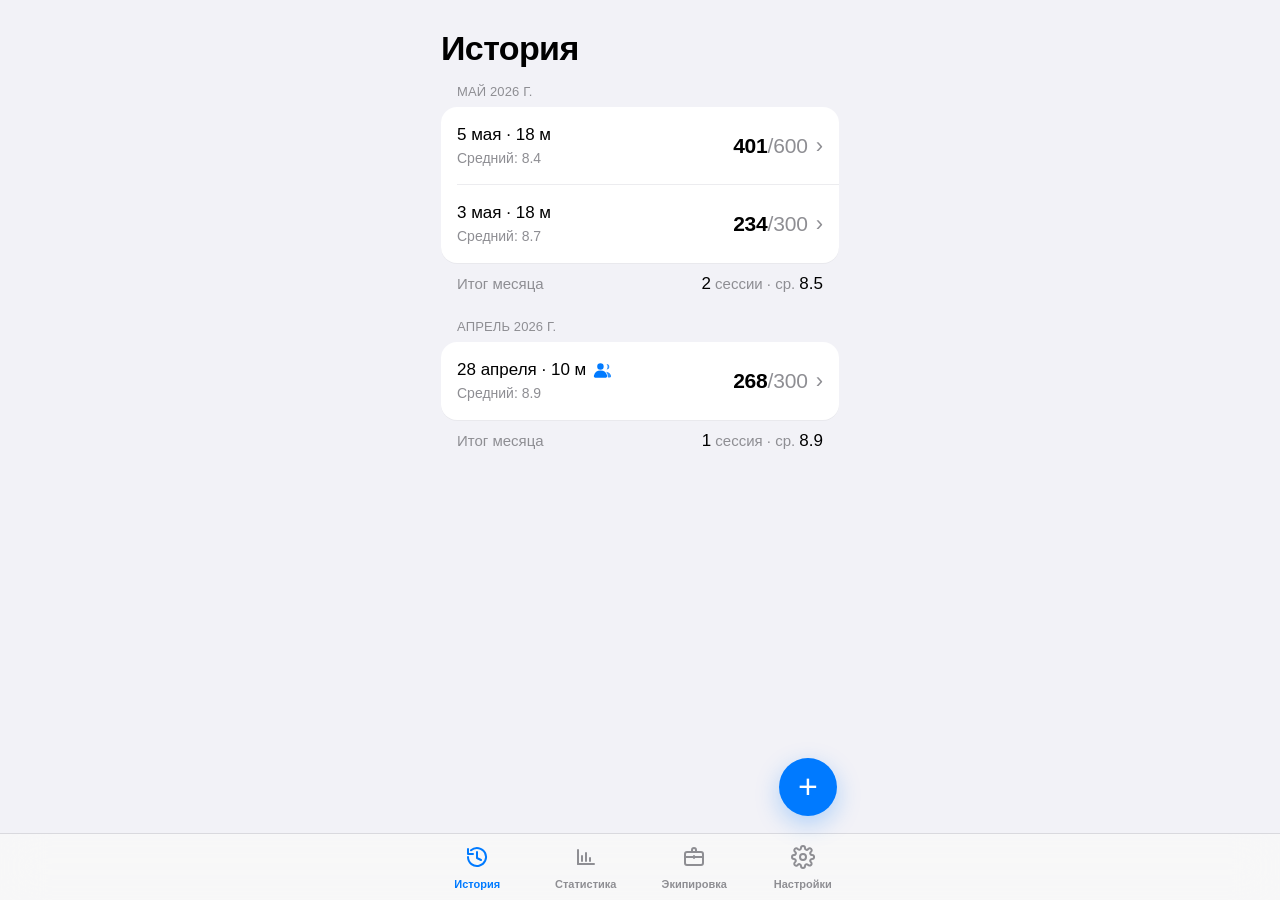
==== commit 2c3fa56a: "deploy: 4c705a8efdc5b314f194b56102cfe1fc5bcd3046" ====
--- a/dev/index.html
+++ b/dev/index.html
@@ -2,14 +2,14 @@
 <html lang="ru">
 <head>
   <meta charset="utf-8" />
-  <meta name="viewport" content="width=device-width, initial-scale=1, viewport-fit=cover" />
-  <title>Журнал лучника DEV DEV</title>
+  <meta name="viewport" content="width=device-width, initial-scale=1, maximum-scale=1, user-scalable=no, viewport-fit=cover" />
+  <title>Журнал лучника DEV</title>
   <meta name="description" content="PWA-журнал для учета лучных тренировок, сессий, статистики и экипировки." />
   <meta name="theme-color" content="#f2f2f7" media="(prefers-color-scheme: light)" />
   <meta name="theme-color" content="#000000" media="(prefers-color-scheme: dark)" />
   <meta name="color-scheme" content="light dark" />
 
-  <link rel="manifest" href="./manifest.webmanifest" />
+  <link rel="manifest" href="./manifest.webmanifest?v=dev" />
   <link rel="icon" href="./icons/icon-32.png" sizes="32x32" />
   <link rel="icon" href="./icons/icon-16.png" sizes="16x16" />
   <link rel="icon" href="./icons/icon.svg" type="image/svg+xml" />
@@ -43,10 +43,12 @@
     </main>
   </section>
 
-
   <section class="screen" id="equipmentScreen">
     <main class="root-app">
-      <div class="equipment-root-nav"><div class="large-title">Экипировка</div><button class="equipment-add-btn" id="equipmentAddBtn" data-eq-action="addEquipmentCurrent" aria-label="Добавить">+</button></div>
+      <div class="equipment-root-nav">
+        <div class="large-title">Экипировка</div>
+        <button class="equipment-add-btn" id="equipmentAddBtn" data-eq-action="addEquipmentCurrent" aria-label="Добавить">+</button>
+      </div>
       <div id="equipmentContent"></div>
     </main>
   </section>
@@ -73,28 +75,24 @@
   </section>
 
   <section class="screen" id="sessionScreen">
-<main class="app" id="app">
-    <header class="nav">
-      <button class="nav-btn" id="backToHistory" aria-label="Назад">‹</button>
-      <div><div class="title">Сессия</div><div class="subtitle" id="subtitle"></div></div>
-      <button class="nav-btn gear" id="openSettings" aria-label="Настройки"><svg viewBox="0 0 24 24"><circle cx="12" cy="12" r="3"></circle><path d="M19.4 15a1.7 1.7 0 0 0 .3 1.9l.1.1a2 2 0 1 1-2.8 2.8l-.1-.1a1.7 1.7 0 0 0-1.9-.3 1.7 1.7 0 0 0-1 1.6V21a2 2 0 1 1-4 0v-.1a1.7 1.7 0 0 0-1-1.6 1.7 1.7 0 0 0-1.9.3l-.1.1A2 2 0 1 1 4.2 17l.1-.1a1.7 1.7 0 0 0 .3-1.9 1.7 1.7 0 0 0-1.6-1H3a2 2 0 1 1 0-4h.1a1.7 1.7 0 0 0 1.6-1 1.7 1.7 0 0 0-.3-1.9l-.1-.1A2 2 0 1 1 7 4.2l.1.1a1.7 1.7 0 0 0 1.9.3 1.7 1.7 0 0 0 1-1.6V3a2 2 0 1 1 4 0v.1a1.7 1.7 0 0 0 1 1.6 1.7 1.7 0 0 0 1.9-.3l.1-.1A2 2 0 1 1 19.8 7l-.1.1a1.7 1.7 0 0 0-.3 1.9 1.7 1.7 0 0 0 1.6 1h.1a2 2 0 1 1 0 4H21a1.7 1.7 0 0 0-1.6 1z"></path></svg></button>
-    </header>
+    <main class="app" id="app">
+      <header class="nav">
+        <button class="nav-btn" id="backToHistory" aria-label="Назад">‹</button>
+        <div><div class="title">Сессия</div><div class="subtitle" id="subtitle"></div></div>
+        <button class="nav-btn gear" id="openSettings" aria-label="Настройки"><svg viewBox="0 0 24 24"><circle cx="12" cy="12" r="3"></circle><path d="M19.4 15a1.7 1.7 0 0 0 .3 1.9l.1.1a2 2 0 1 1-2.8 2.8l-.1-.1a1.7 1.7 0 0 0-1.9-.3 1.7 1.7 0 0 0-1 1.6V21a2 2 0 1 1-4 0v-.1a1.7 1.7 0 0 0-1-1.6 1.7 1.7 0 0 0-1.9.3l-.1.1A2 2 0 1 1 4.2 17l.1-.1a1.7 1.7 0 0 0 .3-1.9 1.7 1.7 0 0 0-1.6-1H3a2 2 0 1 1 0-4h.1a1.7 1.7 0 0 0 1.6-1 1.7 1.7 0 0 0-.3-1.9l-.1-.1A2 2 0 1 1 7 4.2l.1.1a1.7 1.7 0 0 0 1.9.3 1.7 1.7 0 0 0 1-1.6V3a2 2 0 1 1 4 0v.1a1.7 1.7 0 0 0 1 1.6 1.7 1.7 0 0 0 1.9-.3l.1-.1A2 2 0 1 1 19.8 7l-.1.1a1.7 1.7 0 0 0-.3 1.9 1.7 1.7 0 0 0 1.6 1h.1a2 2 0 1 1 0 4H21a1.7 1.7 0 0 0-1.6 1z"></path></svg></button>
+      </header>
 
-    <section class="summary"><div class="total"><span id="totalScore">0</span><span class="denom" id="totalDenom"> / 600</span></div><div class="meta">Средний: <span id="avgScore">0.0</span> · 10: <span id="allTens">0</span> · 9: <span id="allNines">0</span></div></section>
-    <section class="note-card" id="noteCard"><div class="note-row"><div class="note-title">Заметка</div><div class="note-value"><span class="note-preview" id="noteContent"></span><span class="note-chevron">›</span></div></div></section>
-    <div id="rounds"></div>
-  </main>
-
-  
+      <section class="summary"><div class="total"><span id="totalScore">0</span><span class="denom" id="totalDenom"> / 600</span></div><div class="meta">Средний: <span id="avgScore">0.0</span> · 10: <span id="allTens">0</span> · 9: <span id="allNines">0</span></div></section>
+      <section class="note-card" id="noteCard"><div class="note-row"><div class="note-title">Заметка</div><div class="note-value"><span class="note-preview" id="noteContent"></span><span class="note-chevron">›</span></div></div></section>
+      <div id="rounds"></div>
+    </main>
   </section>
 
-<aside class="assistant" id="assistant" aria-label="Клавиатура результатов"><div class="keyboard">
+  <aside class="assistant" id="assistant" aria-label="Клавиатура результатов"><div class="keyboard">
     <button class="key yellow" data-v="X">X</button><button class="key yellow" data-v="10">10</button><button class="key yellow" data-v="9">9</button><button class="key red" data-v="8">8</button>
     <button class="key red" data-v="7">7</button><button class="key blue" data-v="6">6</button><button class="key blue" data-v="5">5</button><button class="key black" data-v="4">4</button>
     <button class="key black" data-v="3">3</button><button class="key white" data-v="2">2</button><button class="key white" data-v="1">1</button><button class="key white" data-v="M">M</button>
     <button class="key done" data-v="done">Готово</button></div></aside>
-
-  
 
   <nav class="tabbar" aria-label="Основное меню">
     <div class="tabs">
@@ -107,13 +105,12 @@
 
   <button class="fab" id="createFab" aria-label="Создать сессию">+</button>
 
+  <section class="equipment-screen" id="equipmentDetailScreen" aria-label="Комплект экипировки">
+    <div class="settings-nav"><button class="nav-btn" id="closeEquipmentDetail">‹</button><div class="title" id="equipmentDetailNavTitle">Комплект</div><button class="nav-btn" id="equipmentEditBtn" style="font-size:17px;width:auto;padding:0 4px">Править</button></div>
+    <div class="equipment-content" id="equipmentDetailContent"></div>
+  </section>
 
-<section class="equipment-screen" id="equipmentDetailScreen" aria-label="Комплект экипировки">
-  <div class="settings-nav"><button class="nav-btn" id="closeEquipmentDetail">‹</button><div class="title" id="equipmentDetailNavTitle">Комплект</div><button class="nav-btn" id="equipmentEditBtn" style="font-size:17px;width:auto;padding:0 4px">Править</button></div>
-  <div class="equipment-content" id="equipmentDetailContent"></div>
-</section>
-
-<section class="settings-screen" id="settingsScreen" aria-label="Настройки тренировки">
+  <section class="settings-screen" id="settingsScreen" aria-label="Настройки тренировки">
     <div class="settings-nav"><button class="nav-btn" id="closeSettings">‹</button><div class="title">Настройки</div><button class="nav-btn" id="saveSettings" style="font-size:17px;width:auto;padding:0 4px">Готово</button></div>
     <div class="settings-content">
       <div class="section-title">Тренировка</div>
@@ -128,7 +125,6 @@
       </section>
     </div>
   </section>
-
 
   <section class="create-screen" id="createScreen" aria-label="Создание сессии">
     <div class="settings-nav"><button class="nav-btn" id="closeCreate">‹</button><div class="title">Новая сессия</div><button class="nav-btn" id="createDoneTop" style="font-size:17px;width:auto;padding:0 4px">Создать</button></div>
@@ -147,14 +143,12 @@
     </div>
   </section>
 
-
   <section class="note-screen" id="noteScreen" aria-label="Заметка к сессии">
     <div class="settings-nav"><button class="nav-btn" id="closeNote">‹</button><div class="title">Заметка</div><button class="nav-btn" id="saveNote" style="font-size:17px;width:auto;padding:0 4px">Готово</button></div>
     <div class="note-editor">
       <textarea class="note-textarea" id="noteInput" placeholder="Введите заметку"></textarea>
     </div>
   </section>
-
 
   <section class="note-screen" id="seriesCommentScreen" aria-label="Комментарий к серии">
     <div class="settings-nav"><button class="nav-btn" id="closeSeriesComment">‹</button><div class="title" id="seriesCommentTitle">Комментарий</div><button class="nav-btn" id="saveSeriesComment" style="font-size:17px;width:auto;padding:0 4px">Готово</button></div>
@@ -163,513 +157,14 @@
     </div>
   </section>
 
-<script>
-let sessions=[
-  {id:'s3',date:'2026-05-05',place:'',distance:18,shots:60,competition:false,bowId:'bow-bumblebee',arrowSetId:'arr-winning-bees',note:'Сегодня лучше получалась вторая половина тренировки. Нужно проверить стойку.',comments:{1:'Вторая стрела ушла вправо — поздний выпуск.'},seed:[[9,8,7],[7,8,8],[8,9,6],[9,7,7],['X',9,8],[8,9,9],[7,8,9],[9,9,8],[8,10,7],[9,8,8],[8,8,9],['X',9,9],[7,9,8],[8,8,8],[9,9,9],[10,8,9],[null,null,null],[null,null,null],[null,null,null],[null,null,null]]},
-  {id:'s2',date:'2026-05-03',place:'Зал',distance:18,shots:30,competition:false,bowId:'bow-bumblebee',arrowSetId:'arr-winning-bees',seed:[[9,9,8],[8,8,9],[10,9,8],[7,9,9],[8,10,9],[9,8,8],[9,9,9],[10,8,9],[8,9,8],[null,null,null]]},
-  {id:'s1',date:'2026-04-28',place:'',distance:10,shots:30,competition:true,bowId:'bow-bumblebee',arrowSetId:'arr-winning-bees',seed:[[10,9,9],[9,8,9],['X',10,9],[8,8,9],[9,9,8],[10,9,9],[8,9,10],[9,8,8],[10,9,8],[9,9,9]]}
-];
-let currentSessionId=sessions[0].id;
-let session=sessions[0];
-let seed=session.seed;
-let keyboardVisible=false; let active=null;
-let createDraft={distance:18,shots:60,competition:false,place:''};
-
-const scoreVal=v=>v==='M'||v==null?0:(v==='X'?10:Number(v)); const isTen=v=>v==='X'||v===10; const isNine=v=>v===9;
-function maxEnds(){return session.shots/3}
-function findFirstEmpty(){for(let end=0;end<maxEnds();end++){const shot=seed[end]?.findIndex(v=>v===null);if(shot!==-1)return{end,shot}}return null}
-function targetEndForEdit(requestedEnd){
-  const requestedDone=seed[requestedEnd]?.every(v=>v!==null);
-  if(requestedDone) return requestedEnd;
-  const firstEmpty=findFirstEmpty();
-  return firstEmpty ? firstEmpty.end : requestedEnd;
-}
-function firstEmptyShotInEnd(end){
-  const firstEmpty=seed[end].findIndex(v=>v===null);
-  return firstEmpty===-1 ? 0 : firstEmpty;
-}
-function targetShotForEnd(end, requestedShot){
-  const firstEmpty=seed[end].findIndex(v=>v===null);
-  if(firstEmpty===-1) return requestedShot;
-  return seed[end][requestedShot]!==null ? requestedShot : firstEmpty;
-}
-function showKeyboard(){keyboardVisible=true;assistant.classList.remove('hidden')}
-function hideKeyboard(){keyboardVisible=false;active=null;assistant.classList.add('hidden');render()}
-function activate(end,shot){active={end,shot};showKeyboard();render()}
-function ensureSeed(){const ends=maxEnds(); while(seed.length<ends) seed.push([null,null,null]); if(seed.length>ends) seed=seed.slice(0,ends); session.seed=seed}
-function shotColor(s){return s==='X'||s===10||s===9?'yellow':s===8||s===7?'red':s===6||s===5?'blue':s===4||s===3?'black':s===2||s===1||s==='M'?'white':''}
-function escapeAttr(value){
-  return String(value||'')
-    .replace(/&/g,'&amp;')
-    .replace(/'/g,'&#39;')
-    .replace(/"/g,'&quot;')
-    .replace(/</g,'&lt;')
-    .replace(/>/g,'&gt;');
-}
-function seriesActionsForEnd(endIndex){
-  session.comments=session.comments||{};
-  const text=(session.comments[endIndex]||'').trim();
-  const isActive=active&&endIndex===active.end;
-  const done=seed[endIndex]?.every(v=>v!==null);
-  let html='';
-  if(text||isActive){
-    html+=`<div class="series-comment"><textarea class="series-comment-input" data-comment-input-end="${endIndex}" placeholder="Добавить заметку" rows="1">${escapeAttr(text)}</textarea></div>`;
-  }
-  if(isActive&&done&&endIndex===lastFilledEndIndex()){
-    html+=`<div class="series-clear" data-clear-end="${endIndex}">Очистить серию</div>`;
-  }
-  return html;
-}
-function hasVisibleComment(endIndex){
-  session.comments=session.comments||{};
-  return !!((session.comments[endIndex]||'').trim()) || !!(active&&endIndex===active.end);
-}
-function row(endIndex){const shots=seed[endIndex]; const sum=shots.reduce((a,b)=>a+scoreVal(b),0); const done=shots.every(v=>v!==null); const hasComment=hasVisibleComment(endIndex)||((active&&endIndex===active.end)&&done); return `<div class="row ${active&&endIndex===active.end?'active':''} ${hasComment?'has-comment':''}" data-end="${endIndex}"><div class="row-label">${endIndex+1}</div><div class="arrows">${shots.map((s,i)=>`<button class="shot ${shotColor(s)} ${s==null?'empty':''} ${active&&active.shot!==null&&endIndex===active.end&&i===active.shot?'active':''}" data-end="${endIndex}" data-shot="${i}">${s??'—'}</button>`).join('')}</div><div class="score ${done?'done':''}">${sum}</div></div>${seriesActionsForEnd(endIndex)}`}
-function calc(from,to){let score=0,arrows=0,tens=0,nines=0;for(let i=from;i<to;i++)seed[i].forEach(v=>{score+=scoreVal(v);if(v!==null)arrows++;if(isTen(v))tens++;if(isNine(v))nines++});return{score,arrows,max:(to-from)*30,avg:arrows?(score/arrows).toFixed(1):'0.0',tens,nines}}
-function sessionTotal(s){const oldSession=session,oldSeed=seed; session=s; seed=s.seed; ensureSeed(); const c=calc(0,maxEnds()); session=oldSession; seed=oldSeed; return c}
-function formatDate(d){return new Date(d+'T12:00:00').toLocaleDateString('ru-RU',{day:'numeric',month:'long',year:'numeric'})}
-function formatShortDate(d){return new Date(d+'T12:00:00').toLocaleDateString('ru-RU',{day:'numeric',month:'long'})}
-
-function primaryBowId(){
-  return (equipment.bowManualSets||[]).find(x=>x.active)?.id || equipment.bowManualSets?.[0]?.id || '';
-}
-function primaryArrowId(){
-  return (equipment.arrowManualSets||[]).find(x=>x.active)?.id || equipment.arrowManualSets?.[0]?.id || '';
-}
-function bowName(id){
-  return (equipment.bowManualSets||[]).find(x=>x.id===id)?.name || '—';
-}
-function arrowName(id){
-  return (equipment.arrowManualSets||[]).find(x=>x.id===id)?.name || '—';
-}
-function fillEquipmentSelects(bowSelectId,arrowSelectId,currentBow,currentArrow){
-  const bowSelect=document.getElementById(bowSelectId);
-  const arrowSelect=document.getElementById(arrowSelectId);
-  if(bowSelect){
-    bowSelect.innerHTML=(equipment.bowManualSets||[]).map(x=>`<option value="${x.id}" ${x.id===currentBow?'selected':''}>${x.name}</option>`).join('');
-  }
-  if(arrowSelect){
-    arrowSelect.innerHTML=(equipment.arrowManualSets||[]).map(x=>`<option value="${x.id}" ${x.id===currentArrow?'selected':''}>${x.name}</option>`).join('');
-  }
-}
-
-function pluralSession(n){
-  const mod10=n%10, mod100=n%100;
-  if(mod10===1 && mod100!==11) return 'сессия';
-  if(mod10>=2 && mod10<=4 && (mod100<12 || mod100>14)) return 'сессии';
-  return 'сессий';
-}
-function filledArrowsCount(s=session){
-  return (s.seed||[]).reduce((count,end)=>count+end.filter(v=>v!==null).length,0);
-}
-function canSetShots(nextShots,s=session){
-  return filledArrowsCount(s)<=nextShots;
-}
-
-function lastFilledEndIndex(){
-  let last=-1;
-  for(let i=0;i<maxEnds();i++){
-    if(seed[i]?.every(v=>v!==null)) last=i;
-    else break;
-  }
-  return last;
-}
-function clearSeries(end){
-  if(end!==lastFilledEndIndex())return;
-  seed[end]=[null,null,null];
-  session.seed=seed;
-  session.comments=session.comments||{};
-  delete session.comments[end];
-  active={end,shot:0};
-  keyboardVisible=true;
-  assistant.classList.remove('hidden');
-  render();
-}
-
-
-function render(){ensureSeed(); const roundsCount=session.shots===60?2:1; let html=''; for(let r=0;r<roundsCount;r++){const from=r*10,to=from+10,c=calc(from,to),ar=active&&(active.end>=from&&active.end<to); html+=`<div class="section-title">Круг ${r+1}</div><section class="group round ${ar?'active-round':''}">${Array.from({length:10},(_,i)=>row(from+i)).join('')}</section><div class="round-result ${ar?'active-round':''}"><span>Итог круга</span><span><b>${c.score} / 300</b> · ср. <b>${c.avg}</b> · 10: <b>${c.tens}</b> · 9: <b>${c.nines}</b></span></div>`} rounds.innerHTML=html; const all=calc(0,maxEnds()); totalScore.textContent=all.score; totalDenom.textContent=` / ${session.shots*10}`; avgScore.textContent=all.avg; allTens.textContent=all.tens; allNines.textContent=all.nines; subtitle.textContent=`${session.distance} м · 40 см · ${session.shots} стрел${session.competition?' · соревнование':''}${session.place?' · '+session.place:''}${session.bowId?' · '+bowName(session.bowId):''}${session.arrowSetId?' · '+arrowName(session.arrowSetId):''}`;
-  const noteEl=document.getElementById('noteContent');
-  if(noteEl)noteEl.textContent=session.note&&session.note.trim()
-    ? session.note.trim().replace(/\s+/g,' ').slice(0,80)
-    : 'Добавить';
-  assistant.classList.toggle('hidden',!keyboardVisible);
-  
-
-
-function importSessionsFromJson(data){
-  if(!Array.isArray(data.sessions))throw new Error('Некорректный формат файла');
-
-  const importedSessions=data.sessions.map(item=>({
-    id:item.id||('s'+Date.now()+Math.random().toString(36).slice(2,6)),
-    date:item.date,
-    place:item.place||'',
-    distance:Number(item.distance||18),
-    shots:Number(item.shots||60),
-    competition:!!item.competition,
-    bowId:item.bowId||'',
-    arrowSetId:item.arrowSetId||'',
-    note:item.note||'',
-    comments:item.comments||{},
-    seed:item.seed||[]
-  }));
-
-  sessions=[...importedSessions,...sessions];
-
-  renderHistory();
-  renderStats();
-
-  alert('Импортировано сессий: '+importedSessions.length);
-}
-
-function importEquipmentFromJson(data){
-  equipment.bowManualSets=Array.isArray(data.bowManualSets)?data.bowManualSets:[];
-  equipment.arrowManualSets=Array.isArray(data.arrowManualSets)?data.arrowManualSets:[];
-
-  renderEquipment();
-
-  alert('Экипировка импортирована');
-}
-
-function readJsonFile(file,onLoad){
-  if(!file)return;
-
-  const reader=new FileReader();
-
-  reader.onload=e=>{
-    try{
-      const data=JSON.parse(e.target.result);
-      onLoad(data);
-    }catch(err){
-      alert('Не удалось импортировать файл');
-      console.error(err);
+  <script src="./js/app.js" defer></script>
+  <script src="./js/runtime.js" defer></script>
+  <script>
+    if ('serviceWorker' in navigator) {
+      window.addEventListener('load', () => {
+        navigator.serviceWorker.register('./sw.js', { scope: './' }).catch(console.error);
+      });
     }
-  };
-
-  reader.readAsText(file);
-}
-
-function exportHistory(){
-  const data={sessions:sessions};
-
-  const blob=new Blob(
-    [JSON.stringify(data,null,2)],
-    {type:'application/json'}
-  );
-
-  const url=URL.createObjectURL(blob);
-
-  const a=document.createElement('a');
-  a.href=url;
-  a.download='archery-history-export.json';
-
-  document.body.appendChild(a);
-  a.click();
-  a.remove();
-
-  setTimeout(()=>URL.revokeObjectURL(url),1000);
-}
-
-function exportEquipment(){
-  const data={
-    bowManualSets:equipment.bowManualSets||[],
-    arrowManualSets:equipment.arrowManualSets||[]
-  };
-
-  const blob=new Blob(
-    [JSON.stringify(data,null,2)],
-    {type:'application/json'}
-  );
-
-  const url=URL.createObjectURL(blob);
-
-  const a=document.createElement('a');
-  a.href=url;
-  a.download='archery-equipment-export.json';
-
-  document.body.appendChild(a);
-  a.click();
-  a.remove();
-
-  setTimeout(()=>URL.revokeObjectURL(url),1000);
-}
-
-document.getElementById('importHistoryButton')?.addEventListener('click',()=>{
-  document.getElementById('importHistoryInput')?.click();
-});
-
-document.getElementById('importEquipmentButton')?.addEventListener('click',()=>{
-  document.getElementById('importEquipmentInput')?.click();
-});
-
-document.getElementById('importHistoryInput')?.addEventListener('change',e=>{
-  readJsonFile(e.target.files?.[0],importSessionsFromJson);
-  e.target.value='';
-});
-
-document.getElementById('importEquipmentInput')?.addEventListener('change',e=>{
-  readJsonFile(e.target.files?.[0],importEquipmentFromJson);
-  e.target.value='';
-});
-
-document.getElementById('exportHistoryButton')?.addEventListener('click',exportHistory);
-document.getElementById('exportEquipmentButton')?.addEventListener('click',exportEquipment);
-
-function resetAllData(){
-  const confirmed=confirm('Все данные приложения будут удалены без возможности восстановления.\n\nНажмите «ОК», чтобы удалить данные, или «Отмена», чтобы отменить действие.');
-  if(!confirmed)return;
-
-  sessions=[];
-
-  equipment.arrowManualSets=[];
-  equipment.bowManualSets=[];
-
-  currentSessionId=null;
-  session=null;
-  seed=[];
-  active=null;
-  keyboardVisible=false;
-
-  closeEquipmentDetail();
-
-  document.getElementById('equipmentDetailScreen')?.classList.remove('open');
-  document.getElementById('createScreen')?.classList.remove('open');
-  document.getElementById('settingsScreen')?.classList.remove('open');
-
-  showRoot('history');
-  renderHistory();
-  renderStats();
-  renderEquipment();
-}
-
-document.getElementById('resetAppButton')?.addEventListener('click',resetAllData);
-
-
-renderHistory(); renderStats(); renderEquipment(); autosizeAllSeriesComments()}
-function moveNext(){if(!active||active.shot===null)return; if(active.shot<2){active.shot+=1;return} const nextEmpty=findFirstEmpty(); active=nextEmpty??null; if(!active)keyboardVisible=false}
-
-function showRoot(tab='history'){hideKeyboardSilent(); document.body.classList.remove('session-mode','history-tab','stats-tab','equipment-tab','settings-tab'); document.body.classList.add('root-mode',tab+'-tab'); document.querySelectorAll('.screen').forEach(s=>s.classList.remove('active')); const screenId=tab==='stats'?'statsScreen':tab==='equipment'?'equipmentScreen':tab==='settings'?'rootSettingsScreen':'historyScreen'; document.getElementById(screenId).classList.add('active'); document.querySelectorAll('.tab').forEach(t=>t.classList.toggle('active',t.dataset.tab===tab)); renderHistory(); renderStats(); renderEquipment(); autosizeAllSeriesComments()}
-function openSession(id){const found=sessions.find(s=>s.id===id); if(!found)return; currentSessionId=id; session=found; seed=session.seed; active=findFirstEmpty(); keyboardVisible=!!active; document.body.classList.add('session-mode'); document.body.classList.remove('root-mode'); document.querySelectorAll('.screen').forEach(s=>s.classList.remove('active')); sessionScreen.classList.add('active'); render()}
-function hideKeyboardSilent(){keyboardVisible=false;active=null;assistant.classList.add('hidden')}
-
-let editingSeriesCommentEnd=null;
-function openSeriesCommentScreen(end){
-  editingSeriesCommentEnd=end;
-  session.comments=session.comments||{};
-  const screen=document.getElementById('seriesCommentScreen');
-  const input=document.getElementById('seriesCommentInput');
-  const title=document.getElementById('seriesCommentTitle');
-  if(!screen||!input)return;
-  if(title)title.textContent='Серия '+(end+1);
-  input.value=session.comments[end]||'';
-  screen.classList.add('open');
-  hideKeyboardSilent();
-  setTimeout(()=>input.focus(),260);
-}
-function closeSeriesCommentScreen(){
-  const screen=document.getElementById('seriesCommentScreen');
-  if(screen)screen.classList.remove('open');
-  editingSeriesCommentEnd=null;
-}
-function saveSeriesCommentValue(){
-  if(editingSeriesCommentEnd===null)return closeSeriesCommentScreen();
-  session.comments=session.comments||{};
-  const input=document.getElementById('seriesCommentInput');
-  const text=(input?.value||'').trim();
-  if(text)session.comments[editingSeriesCommentEnd]=text;
-  else delete session.comments[editingSeriesCommentEnd];
-  closeSeriesCommentScreen();
-  render();
-}
-function autosizeSeriesCommentInput(input){
-  if(!input)return;
-  input.style.height='auto';
-  input.style.height=input.scrollHeight+'px';
-}
-function autosizeAllSeriesComments(){
-  document.querySelectorAll('.series-comment-input').forEach(autosizeSeriesCommentInput);
-}
-
-
-function formatMonth(d){const text=new Date(d+'T12:00:00').toLocaleDateString('ru-RU',{month:'long',year:'numeric'});return text.charAt(0).toUpperCase()+text.slice(1)}
-function renderHistory(){
-  if(!historyList)return;
-  sessions.sort((a,b)=>b.date.localeCompare(a.date)||b.id.localeCompare(a.id));
-  const groups={};
-  sessions.forEach(s=>{const key=s.date.slice(0,7); if(!groups[key]) groups[key]=[]; groups[key].push(s)});
-  const competitionIcon='<span class="competition-badge" title="Соревнование"><svg viewBox="0 0 24 24" aria-hidden="true"><path d="M9.4 11.1a4.1 4.1 0 1 0 0-8.2 4.1 4.1 0 0 0 0 8.2Z"></path><path d="M14.2 21H2.8a1.8 1.8 0 0 1-1.7-2.3 8.6 8.6 0 0 1 16.8 0 1.8 1.8 0 0 1-1.7 2.3h-2Z"></path><path d="M17.2 10.7a3.4 3.4 0 1 0-.1-6.8 5.6 5.6 0 0 1 .1 6.8Z" opacity=".82"></path><path d="M18.9 20.9h2.3a1.7 1.7 0 0 0 1.6-2.2 7.1 7.1 0 0 0-6.1-5.2 10 10 0 0 1 2.2 7.4Z" opacity=".82"></path></svg></span>';
-  historyList.innerHTML=Object.keys(groups).sort().reverse().map(key=>{
-    const monthSessions=groups[key];
-    let monthScore=0, monthArrows=0;
-    const items=monthSessions.map(s=>{
-      const c=sessionTotal(s);
-      monthScore+=c.score;
-      monthArrows+=c.arrows;
-      return `<div class="history-item" data-session-id="${s.id}">
-        <div>
-          <div class="history-main"><span>${formatShortDate(s.date)} · ${s.distance} м</span>${s.competition?competitionIcon:''}</div>
-          <div class="history-meta"><span>Средний: ${c.avg}</span></div>
-        </div>
-        <div style="display:flex;align-items:center"><div class="history-score">${c.score}<span class="max">/${s.shots*10}</span></div><div class="chevron">›</div></div>
-      </div>`
-    }).join('');
-    const monthAvg=monthArrows?(monthScore/monthArrows).toFixed(1):'0.0';
-    return `<div class="history-month">
-      <div class="month-title">${formatMonth(monthSessions[0].date)}</div>
-      <section class="group">${items}</section>
-      <div class="month-result"><span>Итог месяца</span><span><b>${monthSessions.length}</b> ${pluralSession(monthSessions.length)} · ср. <b>${monthAvg}</b></span></div>
-    </div>`
-  }).join('')
-}
-
-
-let statsPeriod='week';
-function dateDaysAgo(days){const d=new Date();d.setHours(12,0,0,0);d.setDate(d.getDate()-days);return d}
-function sessionsForStats(){
-  const days=statsPeriod==='week'?7:statsPeriod==='month'?31:statsPeriod==='quarter'?92:366;
-  const min=dateDaysAgo(days);
-  return sessions.filter(s=>new Date(s.date+'T12:00:00')>=min).sort((a,b)=>a.date.localeCompare(b.date)||a.id.localeCompare(b.id));
-}
-function sessionStats(s){
-  const oldSession=session, oldSeed=seed; session=s; seed=s.seed; ensureSeed();
-  const total=calc(0,maxEnds());
-  const endSums=s.seed.slice(0,s.shots/3).map(end=>end.reduce((a,b)=>a+scoreVal(b),0));
-  const doneEnds=s.seed.slice(0,s.shots/3).filter(end=>end.every(v=>v!==null));
-  const first=calc(0,Math.min(10,maxEnds()));
-  const second=maxEnds()>10?calc(10,Math.min(20,maxEnds())):{score:0,arrows:0,avg:'0.0',tens:0,nines:0};
-  session=oldSession; seed=oldSeed;
-  return {total,endSums,doneEnds,first,second,avg:+total.avg};
-}
-function movingAverage(values,windowSize=3){return values.map((_,i)=>{const from=Math.max(0,i-windowSize+1);const part=values.slice(from,i+1);return part.reduce((a,b)=>a+b,0)/part.length})}
-function pathFromPoints(points){
-  if(!points.length)return '';
-  if(points.length===1)return `M ${points[0].x} ${points[0].y}`;
-  let d=`M ${points[0].x} ${points[0].y}`;
-  for(let i=1;i<points.length;i++){
-    const p0=points[i-1],p1=points[i];
-    const mx=(p0.x+p1.x)/2;
-    d+=` C ${mx} ${p0.y}, ${mx} ${p1.y}, ${p1.x} ${p1.y}`;
-  }
-  return d;
-}
-function startOfWeek(date){
-  const d=new Date(date); d.setHours(12,0,0,0);
-  const day=d.getDay()||7;
-  d.setDate(d.getDate()-day+1);
-  return d;
-}
-function monthKey(date){return date.toISOString().slice(0,7)}
-function shortMonthName(date){return date.toLocaleDateString('ru-RU',{month:'short'}).replace('.', '')}
-function formatAxisDate(dateString, includeYear=false){
-  const d=new Date(dateString+'T12:00:00');
-  return includeYear
-    ? d.toLocaleDateString('ru-RU',{day:'2-digit',month:'2-digit',year:'2-digit'})
-    : d.toLocaleDateString('ru-RU',{day:'numeric',month:'short'}).replace('.', '');
-}
-function formatWeekRangeLabel(startDate){
-  const end=new Date(startDate); end.setDate(end.getDate()+6);
-  const sameMonth=startDate.getMonth()===end.getMonth();
-  if(sameMonth)return `${startDate.getDate()}–${end.getDate()} ${shortMonthName(end)}`;
-  return `${startDate.getDate()} ${shortMonthName(startDate)}–${end.getDate()} ${shortMonthName(end)}`;
-}
-function buildStatsPoints(items){
-  if(statsPeriod==='quarter'){
-    const groups={};
-    items.forEach(it=>{
-      const d=startOfWeek(new Date(it.session.date+'T12:00:00'));
-      const key=d.toISOString().slice(0,10);
-      if(!groups[key])groups[key]={label:formatWeekRangeLabel(d),score:0,arrows:0,count:0,items:[]};
-      groups[key].score+=it.stats.total.score;
-      groups[key].arrows+=it.stats.total.arrows;
-      groups[key].count+=1;
-      groups[key].items.push(it);
-    });
-    return Object.keys(groups).sort().map(key=>({key,label:groups[key].label,avg:groups[key].arrows?groups[key].score/groups[key].arrows:0,count:groups[key].count,items:groups[key].items,kind:'week'}));
-  }
-  if(statsPeriod==='year'){
-    const groups={};
-    items.forEach(it=>{
-      const d=new Date(it.session.date+'T12:00:00');
-      const key=monthKey(d);
-      if(!groups[key])groups[key]={label:shortMonthName(d),score:0,arrows:0,count:0,items:[]};
-      groups[key].score+=it.stats.total.score;
-      groups[key].arrows+=it.stats.total.arrows;
-      groups[key].count+=1;
-      groups[key].items.push(it);
-    });
-    return Object.keys(groups).sort().map(key=>({key,label:groups[key].label,avg:groups[key].arrows?groups[key].score/groups[key].arrows:0,count:groups[key].count,items:groups[key].items,kind:'month'}));
-  }
-  const hasSeveralYears=items.some((it,_,arr)=>it.session.date.slice(0,4)!==arr[0].session.date.slice(0,4));
-  return items.map(it=>({key:it.session.id,label:formatAxisDate(it.session.date,hasSeveralYears),avg:it.stats.avg,count:1,items:[it],kind:'session'}));
-}
-function labelEvery(points){
-  if(statsPeriod==='year')return 1;
-  if(statsPeriod==='quarter')return points.length>14?2:1;
-  if(points.length<=12)return 1;
-  if(points.length<=24)return 2;
-  return Math.ceil(points.length/12);
-}
-function renderAverageChart(items){
-  const pointsData=buildStatsPoints(items);
-  const values=pointsData.map(i=>i.avg);
-  const w=398,h=226,padL=30,padR=12,padT=16,padB=48;
-  const min=Math.max(0,Math.floor(Math.min(...values)-.5));
-  const max=Math.min(10,Math.ceil(Math.max(...values)+.5));
-  const span=Math.max(1,max-min);
-  const innerW=w-padL-padR,innerH=h-padT-padB;
-  const barGap=pointsData.length>20?3:6;
-  const barW=Math.max(4,(innerW-(pointsData.length-1)*barGap)/Math.max(1,pointsData.length));
-  const y=v=>padT+innerH-((v-min)/span)*innerH;
-  const trend=movingAverage(values,Math.min(5,Math.max(2,pointsData.length))).map((v,i)=>({x:padL+i*(barW+barGap)+barW/2,y:y(v)}));
-  const every=labelEvery(pointsData);
-  const bars=pointsData.map((it,i)=>{
-    const x=padL+i*(barW+barGap), cx=x+barW/2, top=y(it.avg), bh=padT+innerH-top;
-    const showLabel=i%every===0 || i===pointsData.length-1;
-    const valueTitle=it.count>1?`${it.avg.toFixed(1)} · ${it.count} сесс.`:it.avg.toFixed(1);
-    return `<rect x="${x.toFixed(1)}" y="${top.toFixed(1)}" width="${barW.toFixed(1)}" height="${Math.max(2,bh).toFixed(1)}" rx="${Math.min(5,barW/2).toFixed(1)}" fill="var(--blue)" opacity=".72"><title>${valueTitle}</title></rect>${showLabel?`<text x="${cx.toFixed(1)}" y="205" text-anchor="middle">${it.label}</text>`:''}`;
-  }).join('');
-  const grid=[min,(min+max)/2,max].map(v=>`<line x1="${padL}" x2="${w-padR}" y1="${y(v).toFixed(1)}" y2="${y(v).toFixed(1)}" stroke="var(--line)" stroke-width="1" opacity=".75"></line><text x="3" y="${(y(v)+4).toFixed(1)}">${v.toFixed(v%1?1:0)}</text>`).join('');
-  const trendCircles=trend.map((p,i)=>pointsData.length>18?'':`<circle cx="${p.x.toFixed(1)}" cy="${p.y.toFixed(1)}" r="3.2" fill="var(--accent)"></circle>`).join('');
-  const valueLabels=pointsData.map((it,i)=>{
-    if(pointsData.length>14)return '';
-    const x=padL+i*(barW+barGap)+barW/2;
-    return `<text x="${x.toFixed(1)}" y="${(y(it.avg)-6).toFixed(1)}" text-anchor="middle">${it.avg.toFixed(1)}</text>`;
-  }).join('');
-  return `<svg class="stats-chart" viewBox="0 0 ${w} ${h}" role="img" aria-label="Средний бал по тренировкам">${grid}${bars}${valueLabels}<path d="${pathFromPoints(trend)}" fill="none" stroke="var(--accent)" stroke-width="3" stroke-linecap="round"></path>${trendCircles}</svg>`;
-}
-function renderStabilitySpark(items){
-  const vals=items.map(it=>{
-    const sums=it.stats.endSums.filter((_,i)=>it.session.seed[i]?.every(v=>v!==null));
-    if(!sums.length)return 0;
-    return Math.max(...sums)-Math.min(...sums);
-  });
-  const max=Math.max(1,...vals);
-  return `<div class="spark-bars">${vals.map(v=>`<div class="spark-bar" style="height:${Math.max(8,(v/max)*74)}px;opacity:${.35+(v/max)*.5}"></div>`).join('')}</div>`;
-}
-function renderStats(){
-  const root=document.getElementById('statsContent'); if(!root)return;
-  document.querySelectorAll('#statsPeriodSeg button').forEach(b=>b.classList.toggle('active',b.dataset.period===statsPeriod));
-  const raw=sessionsForStats();
-  const items=raw.map(s=>({session:s,stats:sessionStats(s)})).filter(i=>i.stats.total.arrows>0);
-  if(!items.length){root.innerHTML=`<section class="group"><div class="stats-empty">За выбранный период пока нет заполненных тренировок.</div></section>`;return}
-  const chartPoints=buildStatsPoints(items);
-  const totalScore=items.reduce((a,i)=>a+i.stats.total.score,0);
-  const totalArrows=items.reduce((a,i)=>a+i.stats.total.arrows,0);
-  const avg=totalArrows?totalScore/totalArrows:0;
-  const firstAvg=chartPoints[0].avg, lastAvg=chartPoints[chartPoints.length-1].avg;
-  const delta=lastAvg-firstAvg;
-  const best=items.reduce((a,i)=>i.stats.avg>a.stats.avg?i:a,items[0]);
-  const tens=items.reduce((a,i)=>a+i.stats.total.tens,0);
-  const nines=items.reduce((a,i)=>a+i.stats.total.nines,0);
-  const stabilityVals=items.map(it=>{const sums=it.stats.endSums.filter((_,i)=>it.session.seed[i]?.every(v=>v!==null));return sums.length?Math.max(...sums)-Math.min(...sums):0});
-  const stabilityAvg=stabilityVals.reduce((a,b)=>a+b,0)/Math.max(1,stabilityVals.length);
-  const sixty=items.filter(i=>i.session.shots===60&&i.stats.second.arrows>0);
-  const firstHalf=sixty.length?sixty.reduce((a,i)=>a+(+i.stats.first.avg),0)/sixty.length:null;
-  const secondHalf=sixty.length?sixty.reduce((a,i)=>a+(+i.stats.second.avg),0)/sixty.length:null;
-  const comps=items.filter(i=>i.session.competition), trains=items.filter(i=>!i.session.competition);
-  const avgOf=arr=>arr.length?arr.reduce((a,i)=>a+i.stats.total.score,0)/arr.reduce((a,i)=>a+i.stats.total.arrows,0):null;
-  const compAvg=avgOf(comps), trainAvg=avgOf(trains);
-  const chartMode=statsPeriod==='quarter'?'по неделям':statsPeriod==='year'?'по месяцам':'по сессиям';
-  root.innerHTML=`
-    <section class="stats-card">
-      <div class="stats-card-title">Средний результат · ${chartMode}</div>
-      <div class="stats-hero"><div><div class="stats-hero-value">${avg.toFixed(1)}</div><div class="mini-note">${items.length} ${pluralSession(items.length)} · ${totalArrows} стрел</div></div><div class="stats-hero-sub+  </script>
+</body>
+</html>
--- a/dev/css/app.css
+++ b/dev/css/app.css
@@ -1,371 +1,6 @@
-/* Archery Journal v2.0 extracted styles */
-:root{
-      --bg:#f2f2f7; --card:#fff; --text:#000; --muted:#8e8e93; --line:#d9d9de;
-      --accent:#ff3b30; --blue:#007aff; --chip:#eeeeef; --chip-active:#ffe3e2;
-      --active-row:rgba(255,59,48,.055); --shadow:0 1px 0 rgba(0,0,0,.04);
-      --safe-bottom: env(safe-area-inset-bottom, 0px); --field:#f2f2f7;
-    }
-    [data-theme="dark"]{
-      --bg:#000; --card:#1c1c1e; --text:#fff; --muted:#8e8e93; --line:#38383a;
-      --accent:#ff453a; --blue:#0a84ff; --chip:#2c2c2e; --chip-active:#3a2423;
-      --active-row:rgba(255,69,58,.12); --shadow:none; --field:#2c2c2e;
-    }
-    *{box-sizing:border-box;-webkit-tap-highlight-color:transparent}
-    body{margin:0;background:var(--bg);color:var(--text);font-family:-apple-system,BlinkMacSystemFont,"SF Pro Text","SF Pro Display",Inter,Arial,sans-serif;font-size:17px;font-weight:400;}
-    .app{max-width:430px;margin:0 auto;min-height:100vh;padding:10px 16px calc(320px + var(--safe-bottom));}
-    .nav{height:48px;display:flex;align-items:center;justify-content:space-between;margin-bottom:6px;}
-    .nav-btn{width:42px;height:42px;border:0;border-radius:50%;background:transparent;color:var(--blue);font-size:28px;line-height:1;display:grid;place-items:center;cursor:pointer;}
-    .gear svg{width:24px;height:24px;display:block;stroke:currentColor;stroke-width:2;fill:none;stroke-linecap:round;stroke-linejoin:round}
-    .title{text-align:center;font-weight:700;font-size:17px;line-height:22px;}
-    .subtitle{text-align:center;color:var(--muted);font-size:14px;margin-top:2px;font-weight:500;}
-    .summary{margin:14px 0 18px;text-align:center;}
-    .summary .total{font-size:44px;line-height:48px;font-weight:700;letter-spacing:-1.1px;}
-    .summary .denom{color:var(--muted);font-weight:600;}
-    .summary .meta{color:var(--muted);font-size:15px;margin-top:4px;}.note-card{margin:0 0 18px;background:var(--card);border-radius:16px;box-shadow:var(--shadow);cursor:pointer;overflow:hidden}
-    .note-row{min-height:54px;display:grid;grid-template-columns:1fr auto;align-items:center;gap:12px;padding:0 14px 0 16px}
-    .note-title{font-size:17px;color:var(--text)}
-    .note-value{display:flex;align-items:center;gap:8px;min-width:0;color:var(--muted);font-size:15px}
-    .note-preview{max-width:170px;white-space:nowrap;overflow:hidden;text-overflow:ellipsis}
-    .note-chevron{color:var(--muted);font-size:22px;font-weight:400}
-    .note-screen{position:fixed;inset:0;background:var(--bg);z-index:55;transform:translateX(100%);transition:transform .25s ease;overflow:auto;padding:10px 16px calc(28px + var(--safe-bottom))}
-    .note-screen.open{transform:translateX(0)}
-    .note-editor{max-width:430px;margin:10px auto 0}
-    .note-textarea{width:100%;min-height:calc(100vh - 92px - var(--safe-bottom));border:0;outline:0;resize:none;background:transparent;color:var(--text);font:inherit;font-size:19px;line-height:28px;padding:10px 0}
-    .note-textarea::placeholder{color:var(--muted)}
-    .section-title{font-size:13px;letter-spacing:.01em;text-transform:uppercase;color:var(--muted);margin:22px 16px 8px;font-weight:400;}
-    .group{background:var(--card);border-radius:16px;overflow:hidden;box-shadow:var(--shadow);}
-    .row{min-height:54px;display:grid;grid-template-columns:76px 1fr 48px;align-items:center;padding:0 14px 0 16px;position:relative;transition:background .18s ease;}.series-comment{display:grid;grid-template-columns:76px 1fr;padding:0 16px 10px 16px;background:var(--card);position:relative;color:var(--muted);font-size:15px;line-height:20px;cursor:pointer}.series-comment::after{content:"";position:absolute;left:16px;right:0;bottom:0;height:1px;background:var(--line);transform:scaleY(.5);transform-origin:bottom}.series-comment-text{white-space:nowrap;overflow:hidden;text-overflow:ellipsis}.series-comment-empty{color:var(--muted);opacity:.72}
-    .row:not(:last-child)::after,.setting-row:not(:last-child)::after{content:"";position:absolute;left:16px;right:0;bottom:0;height:1px;background:var(--line);transform:scaleY(.5);transform-origin:bottom;}
-    .row.active{background:var(--active-row)}
-    .row-label{font-size:17px;font-weight:400;color:var(--muted);}
-    .arrows{display:flex;justify-content:center;gap:8px;}
-    .shot{width:38px;height:38px;border-radius:19px;background:var(--chip);display:grid;place-items:center;font-size:17px;font-weight:500;color:var(--text);border:1px solid transparent;cursor:pointer;transition:background .16s ease,color .16s ease,border-color .16s ease,transform .08s ease;}
-    .shot:active{transform:scale(.96)} .shot.empty{color:var(--muted);font-weight:400}.shot.active{transform:scale(1.04);box-shadow:0 0 0 2px rgba(10,132,255,.28),0 4px 12px rgba(10,132,255,.12);}
-    .score{text-align:right;color:var(--muted);font-size:17px;font-weight:400}.score.done{color:var(--text)}.row.active .score.done{font-weight:600}
-    .round-result{padding:10px 16px 2px;color:var(--muted);font-size:15px;line-height:22px;display:flex;justify-content:space-between;gap:12px}.round-result b{color:var(--text);font-size:17px;font-weight:500}.round-result.active-round b{font-weight:600}
-    .assistant{position:fixed;left:0;right:0;bottom:0;background:rgba(242,242,247,.9);backdrop-filter:blur(22px);-webkit-backdrop-filter:blur(22px);border-top:1px solid var(--line);padding:10px 12px calc(10px + var(--safe-bottom));z-index:20}.assistant.hidden{display:none}[data-theme="dark"] .assistant{background:rgba(28,28,30,.88)}
-    .keyboard{max-width:430px;margin:0 auto;display:grid;grid-template-columns:repeat(4,1fr);gap:8px}.key{height:48px;border:0;border-radius:14px;background:var(--card);color:var(--text);font-size:19px;font-weight:700;box-shadow:0 1px 0 rgba(0,0,0,.08);cursor:pointer;transition:transform .08s ease,filter .12s ease}.key:active{transform:scale(.97);filter:brightness(.96)}.key.yellow{background:#ffd60a;color:#111}.key.red{background:#ff3b30;color:#fff}.key.blue{background:#0a84ff;color:#fff}.key.black{background:#111;color:#fff}.key.white{background:#fff;color:#111;border:1px solid rgba(0,0,0,.12)}.key.done{grid-column:span 4;color:var(--blue);font-weight:700;background:var(--card)}
-    .settings-screen{position:fixed;inset:0;background:var(--bg);z-index:40;transform:translateX(100%);transition:transform .25s ease;overflow:auto;padding:10px 16px calc(28px + var(--safe-bottom));}.settings-screen.open{transform:translateX(0)}
-    .settings-nav{max-width:430px;margin:0 auto;height:48px;display:flex;align-items:center;justify-content:space-between}.settings-nav .title{position:absolute;left:50%;transform:translateX(-50%)}.settings-content{max-width:430px;margin:0 auto}.setting-row{min-height:52px;display:grid;grid-template-columns:1fr auto;align-items:center;gap:14px;padding:0 16px;position:relative}.setting-label{font-size:17px}.setting-value{color:var(--muted);font-size:17px;display:flex;align-items:center;gap:8px}.text-input,.date-input{border:0;background:transparent;color:var(--muted);font:inherit;text-align:right;outline:0;max-width:210px}.text-input::placeholder{color:var(--muted)}.date-input{appearance:none;-webkit-appearance:none}.segmented{display:flex;background:var(--field);border-radius:9px;padding:2px;gap:2px}.segmented button{border:0;background:transparent;color:var(--text);font:inherit;font-size:15px;min-width:54px;height:30px;border-radius:7px;cursor:pointer}.segmented button.active{background:var(--card);box-shadow:0 1px 3px rgba(0,0,0,.12)}
-    .switch{width:52px;height:32px;border-radius:999px;background:#c7c7cc;padding:2px;cursor:pointer}.switch::before{content:"";display:block;width:28px;height:28px;border-radius:50%;background:#fff;box-shadow:0 2px 6px rgba(0,0,0,.24);transition:.2s}.switch.on{background:#34c759}.switch.on::before{transform:translateX(20px)}
-    .shot.yellow{background:#ffd60a;color:#111}
-    .shot.red{background:#ff3b30;color:#fff}
-    .shot.blue{background:#0a84ff;color:#fff}
-    .shot.black{background:#111;color:#fff}
-    .shot.white{background:#fff;color:#111;border-color:rgba(0,0,0,.12)}
-  
-    .screen{display:none}
-    .screen.active{display:block}
-    .root-app{max-width:430px;margin:0 auto;min-height:100vh;padding:10px 16px calc(96px + var(--safe-bottom));}
-    .large-title{font-size:34px;line-height:40px;font-weight:700;letter-spacing:-.6px;margin:18px 0 16px;}
-    .empty-state{margin:34px 16px;color:var(--muted);font-size:17px;line-height:24px;text-align:center}
-    .history-item{min-height:78px;display:grid;grid-template-columns:1fr auto;align-items:center;gap:12px;padding:12px 16px;position:relative;cursor:pointer}
-    .history-item:not(:last-child)::after{content:"";position:absolute;left:16px;right:0;bottom:0;height:1px;background:var(--line);transform:scaleY(.5);transform-origin:bottom}
-    .history-main{font-size:17px;font-weight:500;line-height:22px;display:flex;align-items:center;gap:7px}
-    .history-sub{color:var(--muted);font-size:14px;line-height:19px;margin-top:2px}
-    .history-score{font-size:21px;font-weight:700;color:var(--text);letter-spacing:-.2px;white-space:nowrap}
-    .history-score .max{color:var(--muted);font-weight:500}
-    .history-meta{color:var(--muted);font-size:14px;line-height:19px;margin-top:3px;display:flex;align-items:center;gap:6px;flex-wrap:wrap}
-    .competition-badge{display:inline-flex;align-items:center;color:var(--blue)}
-    .competition-badge svg{width:19px;height:19px;fill:currentColor;display:block}
-    .history-month{margin-top:22px}
-    .history-month:first-child{margin-top:0}
-    .month-title{font-size:13px;letter-spacing:.01em;text-transform:uppercase;color:var(--muted);margin:0 16px 8px;font-weight:400}
-    .month-result{padding:10px 16px 2px;color:var(--muted);font-size:15px;line-height:22px;display:flex;justify-content:space-between;gap:12px}
-    .month-result b{color:var(--text);font-size:17px;font-weight:500}
-    .chevron{color:var(--muted);font-size:22px;font-weight:400;margin-left:8px}
-    .tabbar{position:fixed;left:0;right:0;bottom:0;z-index:30;background:rgba(248,248,248,.86);backdrop-filter:blur(22px);-webkit-backdrop-filter:blur(22px);border-top:1px solid var(--line);padding:6px 8px calc(6px + var(--safe-bottom))}
-    [data-theme="dark"] .tabbar{background:rgba(28,28,30,.88)}
-    .tabs{max-width:430px;margin:0 auto;display:grid;grid-template-columns:repeat(3,1fr);gap:4px}
-    .tab{height:54px;border:0;background:transparent;color:var(--muted);font:inherit;font-size:11px;font-weight:600;display:grid;place-items:center;gap:2px;cursor:pointer}
-    .tab svg{width:24px;height:24px;stroke:currentColor;stroke-width:2;fill:none;stroke-linecap:round;stroke-linejoin:round}
-    .tab.active{color:var(--blue)}
-    .fab{position:fixed;right:max(18px,calc((100vw - 430px)/2 + 18px));bottom:calc(84px + var(--safe-bottom));z-index:31;width:58px;height:58px;border:0;border-radius:50%;background:var(--blue);color:#fff;font-size:34px;line-height:58px;display:flex;align-items:center;justify-content:center;padding:0 0 3px;box-shadow:0 8px 24px rgba(0,122,255,.28);cursor:pointer}
-    .fab:active{transform:scale(.96)}
-    .create-screen{position:fixed;inset:0;background:var(--bg);z-index:50;transform:translateY(100%);transition:transform .25s ease;overflow:auto;padding:10px 16px calc(28px + var(--safe-bottom))}
-    .create-screen.open{transform:translateY(0)}
-    .primary-btn{width:100%;height:52px;border:0;border-radius:14px;background:var(--blue);color:#fff;font:inherit;font-size:17px;font-weight:700;margin-top:22px;cursor:pointer}
-    .primary-btn:active{transform:scale(.99)}
-    .session-mode .tabbar,.session-mode .fab{display:none}
-    .root-mode .assistant{display:none}
-    .root-mode:not(.history-tab) .fab{display:none}
-
-  
-    .row.has-comment::after{display:none !important}
-    .series-comment{
-      display:block !important;
-      padding:0 16px 12px 16px !important;
-      margin-top:-2px;
-      background:var(--card);
-      color:var(--muted);
-      font-size:15px;
-      line-height:20px;
-      cursor:pointer;
-      text-align:left !important;
-      position:relative;
-      z-index:2;
-    }
-    .series-comment::after{display:none !important}
-    .series-comment-text{
-      display:block;
-      white-space:nowrap;
-      overflow:hidden;
-      text-overflow:ellipsis;
-      text-align:left !important;
-      padding-left:0 !important;
-      margin-left:0 !important;
-    }
-    .series-comment-empty{color:var(--muted);opacity:.72}
-
-  
-    .series-comment{
-      display:block !important;
-      padding:0 16px 12px 16px !important;
-      margin-top:-2px;
-      background:var(--card);
-      position:relative;
-      z-index:2;
-      text-align:left !important;
-    }
-    .series-comment::after{display:none !important}
-    .series-comment-input{
-      display:block;
-      width:100%;
-      min-height:20px;
-      border:0;
-      outline:0;
-      background:transparent;
-      color:var(--muted);
-      font:inherit;
-      font-size:15px;
-      line-height:20px;
-      padding:0;
-      margin:0;
-      text-align:left;
-      resize:none;
-      overflow:hidden;
-      white-space:pre-wrap;
-      -webkit-appearance:none;
-      appearance:none;
-    }
-    .series-comment-input::placeholder{color:var(--muted);opacity:.72}
-    .series-clear{
-      display:block;
-      padding:0 16px 12px 16px;
-      margin-top:-2px;
-      background:var(--card);
-      color:#ff3b30;
-      font-size:15px;
-      line-height:20px;
-      cursor:pointer;
-      text-align:left;
-      position:relative;
-      z-index:2;
-    }
-    [data-theme="dark"] .series-clear{color:#ff453a}
-
-  
-    .segmented button.disabled{opacity:.38}
-    .setting-row.with-helper{min-height:64px;grid-template-rows:auto auto;padding-top:9px;padding-bottom:8px}
-    .setting-row.with-helper .setting-label{align-self:start;padding-top:7px}
-    .setting-row.with-helper .segmented{align-self:start}
-    .setting-helper{grid-column:1 / -1;color:var(--muted);font-size:12px;line-height:16px;margin-top:5px;padding-left:0}
-
-
-    .stats-segmented{
-      display:flex;
-      background:#d9d9df;
-      border:0;
-      border-radius:18px;
-      padding:3px;
-      gap:0;
-      margin:0 0 18px;
-      overflow:hidden;
-      box-shadow:inset 0 0 0 1px rgba(0,0,0,.03);
-    }
-    [data-theme="dark"] .stats-segmented{background:#2c2c2e;box-shadow:inset 0 0 0 1px rgba(255,255,255,.04)}
-    .stats-segmented button{
-      flex:1;
-      height:34px;
-      border:0;
-      border-radius:15px;
-      background:transparent;
-      color:var(--text);
-      font:inherit;
-      font-size:15px;
-      font-weight:600;
-      cursor:pointer;
-      white-space:nowrap;
-      transition:background .16s ease, box-shadow .16s ease, color .16s ease;
-    }
-    .stats-segmented button.active{
-      background:var(--card);
-      color:var(--text);
-      box-shadow:0 1px 3px rgba(0,0,0,.14);
-    }
-    [data-theme="dark"] .stats-segmented button.active{box-shadow:0 1px 3px rgba(0,0,0,.34)}
-    .stats-card{background:var(--card);border-radius:18px;box-shadow:var(--shadow);padding:16px;margin:0 0 14px;overflow:hidden}
-    .stats-card-title{font-size:13px;text-transform:uppercase;letter-spacing:.01em;color:var(--muted);margin-bottom:7px}
-    .stats-hero{display:flex;align-items:flex-end;justify-content:space-between;gap:12px;margin-bottom:12px}
-    .stats-hero-value{font-size:34px;line-height:38px;font-weight:700;letter-spacing:-.6px}
-    .stats-hero-sub{font-size:14px;line-height:19px;color:var(--muted);text-align:right}
-    .stats-chart{width:100%;height:210px;display:block;margin-top:4px}
-    .stats-chart text{font-family:-apple-system,BlinkMacSystemFont,"SF Pro Text",Arial,sans-serif;fill:var(--muted);font-size:11px}
-    .stats-empty{padding:24px 10px;color:var(--muted);font-size:16px;line-height:23px;text-align:center}
-    .stats-grid{display:grid;grid-template-columns:1fr 1fr;gap:12px;margin-bottom:14px}
-    .mini-card{background:var(--card);border-radius:18px;box-shadow:var(--shadow);padding:14px;min-height:96px}
-    .mini-label{color:var(--muted);font-size:13px;line-height:18px;margin-bottom:5px}
-    .mini-value{font-size:25px;line-height:30px;font-weight:700;letter-spacing:-.3px}
-    .mini-note{color:var(--muted);font-size:13px;line-height:18px;margin-top:4px}
-    .stats-list-row{display:grid;grid-template-columns:1fr auto;gap:10px;align-items:center;min-height:44px;position:relative;padding:8px 0}
-    .stats-list-row:not(:last-child)::after{content:"";position:absolute;left:0;right:-16px;bottom:0;height:1px;background:var(--line);transform:scaleY(.5);transform-origin:bottom}
-    .stats-list-main{font-size:16px;line-height:21px}
-    .stats-list-sub{color:var(--muted);font-size:13px;line-height:18px;margin-top:1px}
-    .stats-list-value{font-size:17px;font-weight:600;white-space:nowrap}
-    .spark-bars{height:76px;display:flex;align-items:flex-end;gap:4px;margin-top:12px}
-    .spark-bar{flex:1;min-width:5px;border-radius:5px 5px 2px 2px;background:var(--blue);opacity:.82}
-
-
-    .tabs{grid-template-columns:repeat(4,1fr)}
-    .equipment-hero{background:var(--card);border-radius:20px;box-shadow:var(--shadow);padding:18px 16px;margin:0 0 18px;cursor:pointer;position:relative;overflow:hidden}
-    .equipment-hero::after{content:'›';position:absolute;right:16px;top:50%;transform:translateY(-50%);color:var(--muted);font-size:28px;font-weight:400}
-    .equipment-kicker{color:var(--muted);font-size:13px;text-transform:uppercase;letter-spacing:.01em;margin-bottom:7px}
-    .equipment-title{font-size:26px;line-height:31px;font-weight:700;letter-spacing:-.4px;padding-right:26px}
-    .equipment-sub{color:var(--muted);font-size:15px;line-height:21px;margin-top:4px;padding-right:26px}
-    .equipment-pill-row{display:flex;gap:8px;flex-wrap:wrap;margin-top:13px;padding-right:26px}
-    .equipment-pill{background:var(--field);border-radius:999px;padding:6px 10px;color:var(--text);font-size:13px;font-weight:600}
-    .equipment-row{min-height:58px;display:grid;grid-template-columns:1fr auto;align-items:center;gap:12px;padding:10px 16px;position:relative;cursor:pointer}
-    .equipment-row:not(:last-child)::after{content:"";position:absolute;left:16px;right:0;bottom:0;height:1px;background:var(--line);transform:scaleY(.5);transform-origin:bottom}
-    .equipment-row-main{font-size:17px;line-height:22px}
-    .equipment-row-sub{color:var(--muted);font-size:14px;line-height:19px;margin-top:1px}
-    .equipment-row-value{color:var(--muted);font-size:16px;display:flex;align-items:center;gap:7px;white-space:nowrap;max-width:170px;overflow:hidden;text-overflow:ellipsis}
-    .equipment-chev{color:var(--muted);font-size:22px;font-weight:400}
-    .equipment-screen{position:fixed;inset:0;background:var(--bg);z-index:45;transform:translateX(100%);transition:transform .25s ease;overflow:auto;padding:10px 16px calc(28px + var(--safe-bottom))}
-    .equipment-screen.open{transform:translateX(0)}
-    .equipment-content{max-width:430px;margin:0 auto}
-    .equipment-detail-head{margin:14px 0 18px;text-align:center}
-    .equipment-detail-title{font-size:34px;line-height:40px;font-weight:700;letter-spacing:-.7px}
-    .equipment-detail-sub{color:var(--muted);font-size:15px;line-height:21px;margin-top:3px}
-
-    .equipment-form-input{width:100%;border:0;outline:0;background:transparent;color:var(--text);font:inherit;font-size:17px;text-align:right;min-width:120px}
-    .equipment-form-input::placeholder{color:var(--muted)}
-    .equipment-select-row{min-height:54px;display:grid;grid-template-columns:1fr auto;align-items:center;gap:12px;padding:0 16px;position:relative;cursor:pointer}
-    .equipment-select-row:not(:last-child)::after{content:"";position:absolute;left:16px;right:0;bottom:0;height:1px;background:var(--line);transform:scaleY(.5);transform-origin:bottom}
-    .equipment-select-row.selected .equipment-row-main{color:var(--blue);font-weight:600}
-    .equipment-check{color:var(--blue);font-size:20px;font-weight:700}
-    .danger-text{color:#ff3b30}[data-theme="dark"] .danger-text{color:#ff453a}
-    .value-row{min-height:52px;display:grid;grid-template-columns:1fr auto;align-items:center;gap:12px;padding:0 16px;position:relative}
-    .value-row:not(:last-child)::after{content:"";position:absolute;left:16px;right:0;bottom:0;height:1px;background:var(--line);transform:scaleY(.5);transform-origin:bottom}
-    .value-label{font-size:17px}.value-text{color:var(--muted);font-size:16px;text-align:right;max-width:210px;white-space:nowrap;overflow:hidden;text-overflow:ellipsis}
-
-
-    .equipment-root-nav{display:flex;align-items:center;justify-content:space-between;margin:18px 0 12px}
-    .equipment-root-nav .large-title{margin:0}
-    .equipment-add-btn{width:42px;height:42px;border:0;border-radius:50%;background:transparent;color:var(--blue);font-size:34px;line-height:38px;display:grid;place-items:center;cursor:pointer;padding:0 0 4px}
-    .equipment-tabs{display:flex;background:var(--field);border-radius:10px;padding:2px;gap:2px;margin:0 0 18px}
-    .equipment-tabs button{flex:1;border:0;background:transparent;color:var(--text);font:inherit;font-size:15px;height:32px;border-radius:8px;cursor:pointer}
-    .equipment-tabs button.active{background:var(--card);box-shadow:0 1px 3px rgba(0,0,0,.12)}
-    .arrow-card{min-height:82px;display:grid;grid-template-columns:1fr auto;align-items:center;gap:12px;padding:13px 16px;position:relative;cursor:pointer}
-    .arrow-card:not(:last-child)::after{content:"";position:absolute;left:16px;right:0;bottom:0;height:1px;background:var(--line);transform:scaleY(.5);transform-origin:bottom}
-    .arrow-card-title{font-size:17px;font-weight:600;line-height:22px}
-    .arrow-card-sub{color:var(--muted);font-size:14px;line-height:19px;margin-top:3px}
-    .arrow-card-count{font-size:22px;font-weight:700;color:var(--text);white-space:nowrap}
-    .arrow-card-count span{color:var(--muted);font-size:14px;font-weight:500;margin-left:2px}
-    .arrow-form-row{min-height:52px;display:block;position:relative;padding:0 16px;background:var(--card)}
-    .arrow-form-row:not(:last-child)::after{content:"";position:absolute;left:16px;right:0;bottom:0;height:1px;background:var(--line);transform:scaleY(.5);transform-origin:bottom}
-    .arrow-form-input{width:100%;height:52px;border:0;outline:0;background:transparent;color:var(--text);font:inherit;font-size:17px;padding:0;text-align:left;-webkit-appearance:none;appearance:none}
-    .arrow-form-input::placeholder{color:var(--muted)}
-    .equipment-empty{margin:34px 16px;color:var(--muted);font-size:17px;line-height:24px;text-align:center}
-    .equipment-delete-row{width:100%;min-height:52px;display:flex;align-items:center;padding:0 16px;color:#ff3b30;cursor:pointer;font-size:17px;border:0;background:transparent;text-align:left;font-family:inherit}
-    .delete-group{margin-top:24px}
-    [data-theme="dark"] .equipment-delete-row{color:#ff453a}
-
-
-
-    /* Equipment arrows v5 refinements */
-    .equipment-tabs{
-      display:flex;
-      background:transparent;
-      border:1px solid var(--blue);
-      border-radius:10px;
-      padding:1px;
-      gap:0;
-      margin:0 0 18px;
-      overflow:hidden;
-    }
-    .equipment-tabs button{
-      flex:1;
-      border:0;
-      background:transparent;
-      color:var(--blue);
-      font:inherit;
-      font-size:15px;
-      font-weight:600;
-      height:32px;
-      border-radius:8px;
-      cursor:pointer;
-    }
-    .equipment-tabs button.active{
-      background:var(--blue);
-      color:#fff;
-      box-shadow:none;
-    }
-    .arrow-card{grid-template-columns:1fr 22px;min-height:76px}
-    .arrow-card-chevron{color:var(--muted);font-size:22px;font-weight:400;text-align:right}
-    .arrow-form-row{
-      min-height:52px;
-      display:grid;
-      grid-template-columns:minmax(118px,42%) 1fr;
-      align-items:center;
-      gap:12px;
-      position:relative;
-      padding:0 16px;
-      background:var(--card);
-    }
-    .arrow-form-label{font-size:17px;color:var(--text);line-height:22px;white-space:nowrap;overflow:hidden;text-overflow:ellipsis}
-    .arrow-form-input{height:52px;text-align:right;color:var(--text);min-width:0}
-    .arrow-form-input::placeholder{color:var(--muted)}
-
-
-    /* Equipment arrows v6 — iOS Calendar-like segmented control */
-    .equipment-tabs{
-      display:flex !important;
-      background:#d9d9df !important;
-      border:0 !important;
-      border-radius:18px !important;
-      padding:3px !important;
-      gap:0 !important;
-      margin:0 0 18px !important;
-      overflow:hidden !important;
-      box-shadow:inset 0 0 0 1px rgba(0,0,0,.03) !important;
-    }
-    [data-theme="dark"] .equipment-tabs{background:#2c2c2e !important;box-shadow:inset 0 0 0 1px rgba(255,255,255,.04) !important}
-    .equipment-tabs button{
-      flex:1 !important;
-      height:34px !important;
-      border:0 !important;
-      border-radius:15px !important;
-      background:transparent !important;
-      color:var(--text) !important;
-      font:inherit !important;
-      font-size:16px !important;
-      font-weight:600 !important;
-      cursor:pointer !important;
-      transition:background .16s ease, box-shadow .16s ease, color .16s ease !important;
-    }
-    .equipment-tabs button.active{
-      background:var(--card) !important;
-      color:var(--text) !important;
-      box-shadow:0 1px 3px rgba(0,0,0,.14) !important;
-    }
-    [data-theme="dark"] .equipment-tabs button.active{box-shadow:0 1px 3px rgba(0,0,0,.34) !important}
-    .arrow-form-input::placeholder{color:transparent !important}
-
-
-    .bow-add-group{margin-top:12px}.add-block-row{min-height:58px;display:flex;align-items:center;gap:14px;padding:0 16px;background:var(--card);border:0;width:100%;font:inherit;color:var(--text);cursor:pointer;text-align:left}
-    .add-block-row:not(:last-child){position:relative}
-    .add-block-row:not(:last-child)::after{content:"";position:absolute;left:16px;right:0;bottom:0;height:1px;background:var(--line);transform:scaleY(.5);transform-origin:bottom}
-    .add-circle{width:28px;height:28px;border-radius:50%;background:#34c759;color:#fff;display:grid;place-items:center;font-size:25px;line-height:25px;font-weight:500;flex:0 0 28px;padding-bottom:2px}
-    .bow-component-head{min-height:52px;display:grid;grid-template-columns:1fr auto;align-items:center;gap:12px;padding:0 16px;background:var(--card);position:relative}
-    .bow-component-title{font-size:17px;font-weight:500}
-    .bow-component-collapse{border:0;background:transparent;color:var(--muted);font:inherit;font-size:22px;cursor:pointer;padding:0 0 2px}
+/* Archery Journal v2.0 CSS entry point. */
+@import "./base.css";
+@import "./session.css";
+@import "./history.css";
+@import "./stats.css";
+@import "./equipment.css";
